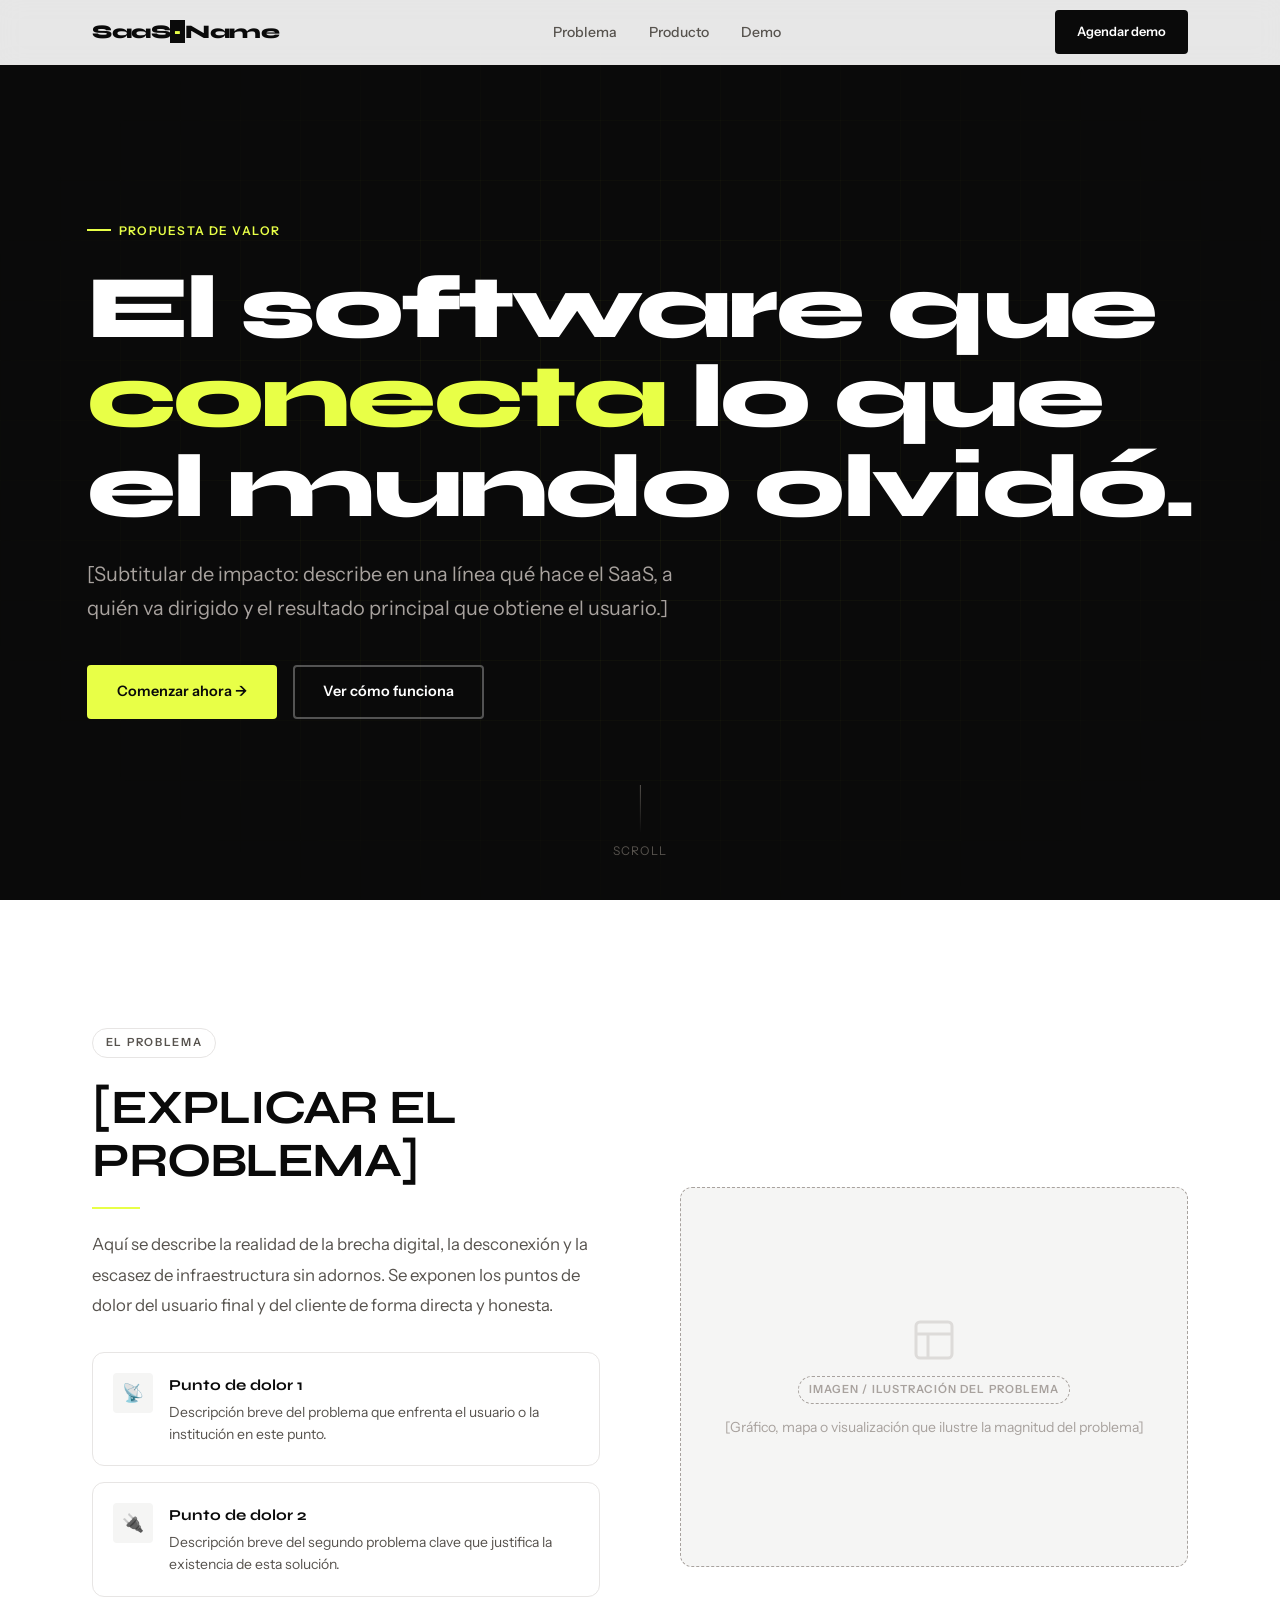
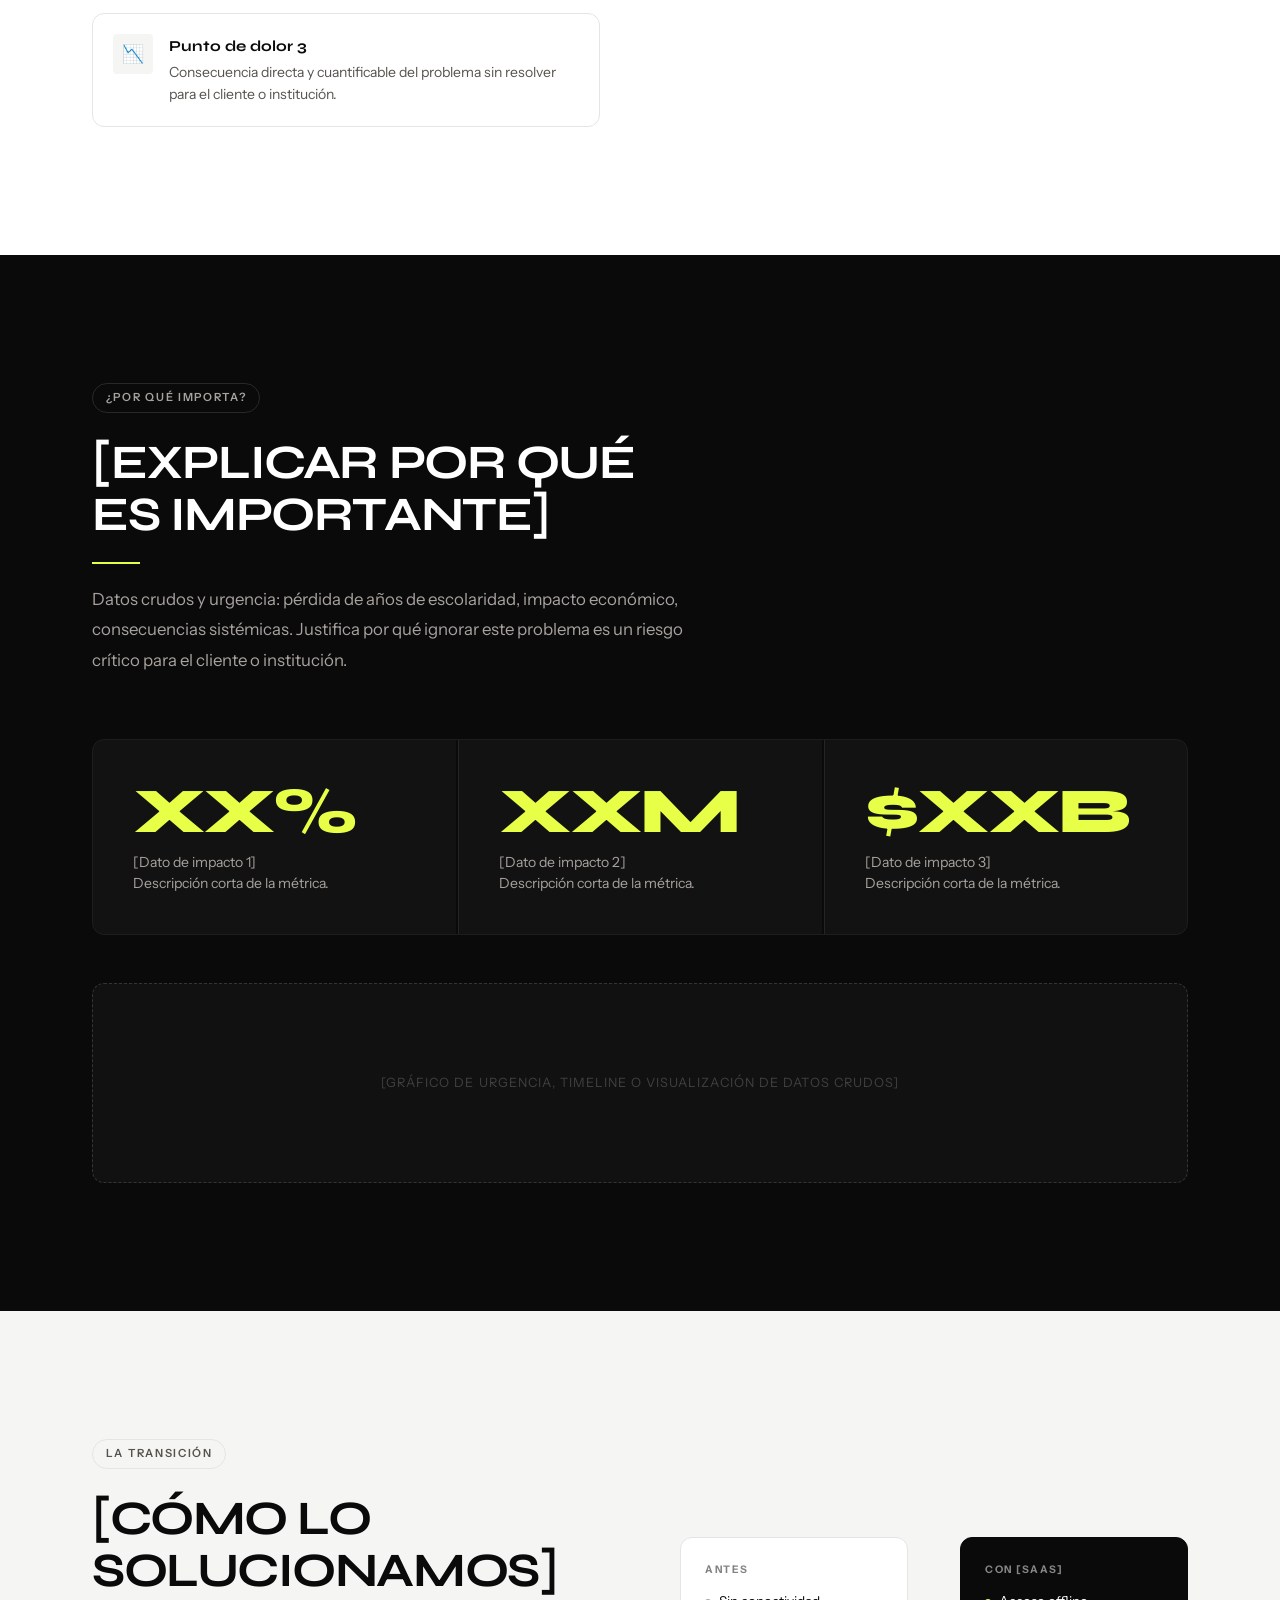
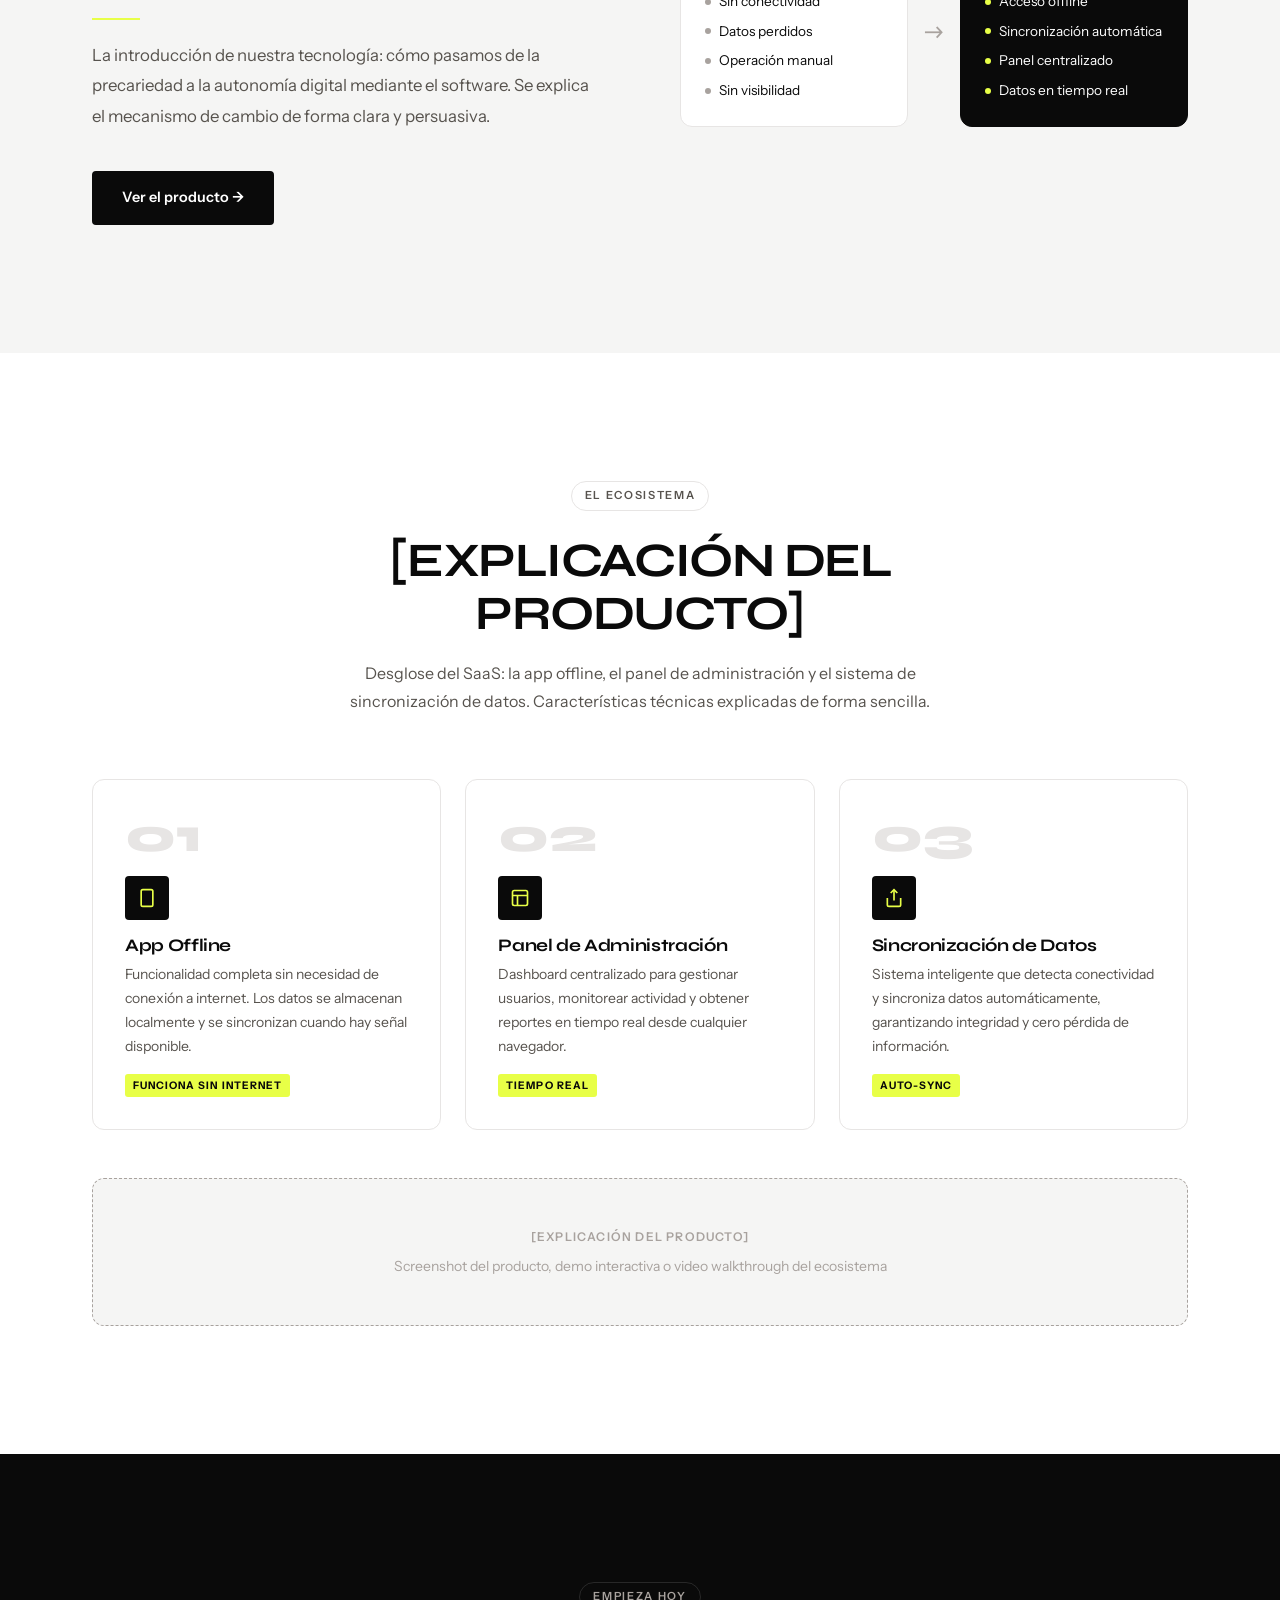
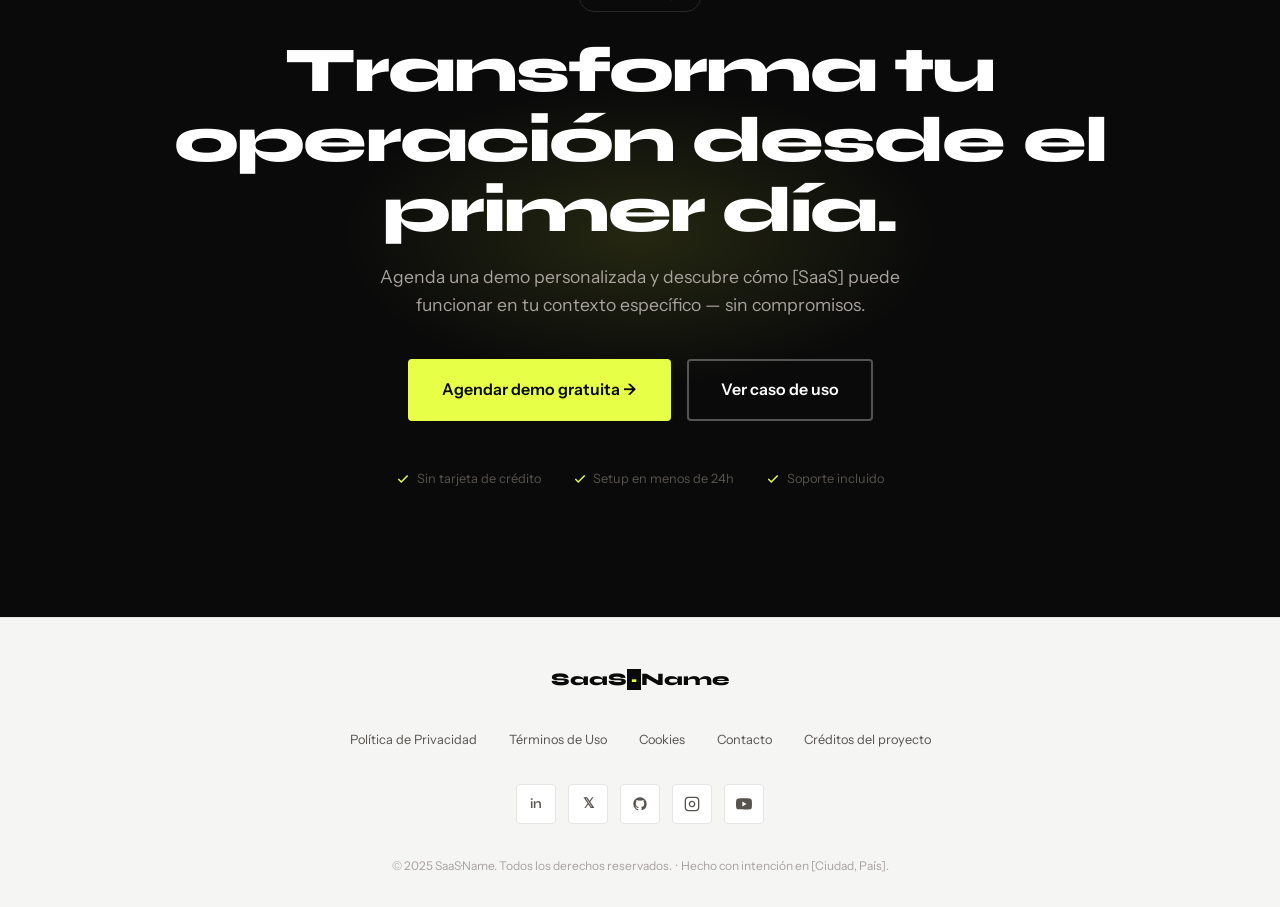
==== Kinlab/index.html @ 261a4cb7 "init polaceholder" ====
<!DOCTYPE html>
<html lang="es">
<head>
    <meta charset="UTF-8">
    <meta name="viewport" content="width=device-width, initial-scale=1.0">
    <title>SaaS Landing Page</title>
    <link rel="preconnect" href="https://fonts.googleapis.com">
    <link href="https://fonts.googleapis.com/css2?family=Syne:wght@400;600;700;800&family=Instrument+Sans:wght@400;500;600&display=swap" rel="stylesheet">
    <link rel="stylesheet" href="css/root.css">
    <link rel="stylesheet" href="css/index.css">
</head>
<body>

<!-- ─── NAV ─── -->
<nav>
    <div class="container nav-inner">
        <a href="#" class="nav-logo">SaaS<span>·</span>Name</a>
        <ul class="nav-links">
            <li><a href="#problema">Problema</a></li>
            <li><a href="#ecosistema">Producto</a></li>
            <li><a href="#cta">Demo</a></li>
        </ul>
        <a href="#cta" class="btn btn-primary" style="padding:0.6rem 1.25rem; font-size:0.8rem;">Agendar demo</a>
    </div>
</nav>


<!-- ─── 1. HERO ─── -->
<section id="hero">
    <div class="hero-grid"></div>
    <div class="container hero-content">
        <p class="hero-eyebrow fade-up">Propuesta de valor</p>
        <h1 class="hero-title fade-up delay-1">
            El software que<br><em>conecta</em> lo que<br>el mundo olvidó.
        </h1>
        <p class="hero-subtitle fade-up delay-2">
            [Subtitular de impacto: describe en una línea qué hace el SaaS, a quién va dirigido y el resultado principal que obtiene el usuario.]
        </p>
        <div class="hero-cta fade-up delay-3">
            <a href="#cta" class="btn btn-secondary">Comenzar ahora &rarr;</a>
            <a href="#ecosistema" class="btn btn-outline">Ver cómo funciona</a>
        </div>
    </div>
    <div class="hero-scroll">
        <div class="scroll-line"></div>
        <span>Scroll</span>
    </div>
</section>


<!-- ─── 2. PROBLEMA ─── -->
<section id="problema">
    <div class="container">
        <div class="problema-layout">
            <div>
                <span class="section-tag">El Problema</span>
                <h2 class="section-title">
                    [EXPLICAR EL PROBLEMA]
                </h2>
                <div class="divider"></div>
                <p class="section-body">
                    Aquí se describe la realidad de la brecha digital, la desconexión y la escasez de infraestructura sin adornos. Se exponen los puntos de dolor del usuario final y del cliente de forma directa y honesta.
                </p>
                <div class="pain-points">
                    <div class="pain-item">
                        <div class="pain-icon">📡</div>
                        <div class="pain-text">
                            <h4>Punto de dolor 1</h4>
                            <p>Descripción breve del problema que enfrenta el usuario o la institución en este punto.</p>
                        </div>
                    </div>
                    <div class="pain-item">
                        <div class="pain-icon">🔌</div>
                        <div class="pain-text">
                            <h4>Punto de dolor 2</h4>
                            <p>Descripción breve del segundo problema clave que justifica la existencia de esta solución.</p>
                        </div>
                    </div>
                    <div class="pain-item">
                        <div class="pain-icon">📉</div>
                        <div class="pain-text">
                            <h4>Punto de dolor 3</h4>
                            <p>Consecuencia directa y cuantificable del problema sin resolver para el cliente o institución.</p>
                        </div>
                    </div>
                </div>
            </div>
            <div class="placeholder-visual">
                <svg width="48" height="48" viewBox="0 0 24 24" fill="none" stroke="currentColor" stroke-width="1.5">
                    <rect x="3" y="3" width="18" height="18" rx="2"/><path d="M3 9h18M9 21V9"/>
                </svg>
                <span class="placeholder-label">Imagen / Ilustración del problema</span>
                <p>[Gráfico, mapa o visualización que ilustre la magnitud del problema]</p>
            </div>
        </div>
    </div>
</section>


<!-- ─── 3. IMPACTO ─── -->
<section id="impacto">
    <div class="container">
        <div class="impact-text">
            <span class="section-tag" style="color:var(--gray-400); border-color:rgba(255,255,255,0.12);">¿Por qué importa?</span>
            <h2 class="section-title" style="color:var(--white);">
                [EXPLICAR POR QUÉ ES IMPORTANTE]
            </h2>
            <div class="divider"></div>
            <p class="impact-body">
                Datos crudos y urgencia: pérdida de años de escolaridad, impacto económico, consecuencias sistémicas. Justifica por qué ignorar este problema es un riesgo crítico para el cliente o institución.
            </p>
        </div>

        <div class="stats-grid">
            <div class="stat-block">
                <div class="stat-number">XX%</div>
                <div class="stat-label">[Dato de impacto 1]<br>Descripción corta de la métrica.</div>
            </div>
            <div class="stat-block">
                <div class="stat-number">XXM</div>
                <div class="stat-label">[Dato de impacto 2]<br>Descripción corta de la métrica.</div>
            </div>
            <div class="stat-block">
                <div class="stat-number">$XXB</div>
                <div class="stat-label">[Dato de impacto 3]<br>Descripción corta de la métrica.</div>
            </div>
        </div>

        <div class="placeholder-visual-dark">
            [Gráfico de urgencia, timeline o visualización de datos crudos]
        </div>
    </div>
</section>


<!-- ─── 4. TRANSICIÓN ─── -->
<section id="transicion">
    <div class="container">
        <div class="transicion-layout">
            <div>
                <span class="section-tag">La Transición</span>
                <h2 class="section-title">
                    [CÓMO LO SOLUCIONAMOS]
                </h2>
                <div class="divider"></div>
                <p class="section-body">
                    La introducción de nuestra tecnología: cómo pasamos de la precariedad a la autonomía digital mediante el software. Se explica el mecanismo de cambio de forma clara y persuasiva.
                </p>
                <a href="#ecosistema" class="btn btn-primary" style="margin-top:1rem;">
                    Ver el producto &rarr;
                </a>
            </div>

            <div class="before-after">
                <div class="state-card before">
                    <p class="state-label">Antes</p>
                    <ul class="state-items">
                        <li>Sin conectividad</li>
                        <li>Datos perdidos</li>
                        <li>Operación manual</li>
                        <li>Sin visibilidad</li>
                    </ul>
                </div>
                <div class="arrow-center">→</div>
                <div class="state-card after">
                    <p class="state-label">Con [SaaS]</p>
                    <ul class="state-items">
                        <li>Acceso offline</li>
                        <li>Sincronización automática</li>
                        <li>Panel centralizado</li>
                        <li>Datos en tiempo real</li>
                    </ul>
                </div>
            </div>
        </div>
    </div>
</section>


<!-- ─── 5. ECOSISTEMA ─── -->
<section id="ecosistema">
    <div class="container">
        <div class="eco-header">
            <span class="section-tag">El Ecosistema</span>
            <h2 class="section-title">
                [EXPLICACIÓN DEL PRODUCTO]
            </h2>
            <p style="color:var(--gray-600); font-size:1rem; line-height:1.7; margin-top:0.75rem;">
                Desglose del SaaS: la app offline, el panel de administración y el sistema de sincronización de datos. Características técnicas explicadas de forma sencilla.
            </p>
        </div>

        <div class="features-grid">
            <div class="feature-card">
                <div class="feature-num">01</div>
                <div class="feature-icon">
                    <svg width="20" height="20" viewBox="0 0 24 24" fill="none" stroke="currentColor" stroke-width="2" color="#E8FF47">
                        <rect x="5" y="2" width="14" height="20" rx="2"/><path d="M12 18h.01"/>
                    </svg>
                </div>
                <h3>App Offline</h3>
                <p>Funcionalidad completa sin necesidad de conexión a internet. Los datos se almacenan localmente y se sincronizan cuando hay señal disponible.</p>
                <span class="feature-badge">Funciona sin internet</span>
            </div>

            <div class="feature-card">
                <div class="feature-num">02</div>
                <div class="feature-icon">
                    <svg width="20" height="20" viewBox="0 0 24 24" fill="none" stroke="currentColor" stroke-width="2" color="#E8FF47">
                        <rect x="3" y="3" width="18" height="18" rx="2"/><path d="M3 9h18M9 21V9"/>
                    </svg>
                </div>
                <h3>Panel de Administración</h3>
                <p>Dashboard centralizado para gestionar usuarios, monitorear actividad y obtener reportes en tiempo real desde cualquier navegador.</p>
                <span class="feature-badge">Tiempo real</span>
            </div>

            <div class="feature-card">
                <div class="feature-num">03</div>
                <div class="feature-icon">
                    <svg width="20" height="20" viewBox="0 0 24 24" fill="none" stroke="currentColor" stroke-width="2" color="#E8FF47">
                        <path d="M4 12v8a2 2 0 0 0 2 2h12a2 2 0 0 0 2-2v-8"/><polyline points="16 6 12 2 8 6"/><line x1="12" y1="2" x2="12" y2="15"/>
                    </svg>
                </div>
                <h3>Sincronización de Datos</h3>
                <p>Sistema inteligente que detecta conectividad y sincroniza datos automáticamente, garantizando integridad y cero pérdida de información.</p>
                <span class="feature-badge">Auto-sync</span>
            </div>
        </div>

        <div class="eco-placeholder">
            <p style="font-size:0.75rem; letter-spacing:0.1em; text-transform:uppercase; font-weight:600; margin-bottom:0.5rem;">[EXPLICACIÓN DEL PRODUCTO]</p>
            <p style="font-size:0.875rem;">Screenshot del producto, demo interactiva o video walkthrough del ecosistema</p>
        </div>
    </div>
</section>


<!-- ─── 6. CTA & CIERRE ─── -->
<section id="cta">
    <div class="cta-glow"></div>
    <div class="container cta-content">
        <span class="section-tag" style="color:var(--gray-400); border-color:rgba(255,255,255,0.12);">Empieza hoy</span>
        <h2 class="cta-title">
            Transforma tu operación desde el primer día.
        </h2>
        <p class="cta-sub">
            Agenda una demo personalizada y descubre cómo [SaaS] puede funcionar en tu contexto específico — sin compromisos.
        </p>
        <div class="cta-buttons">
            <a href="#" class="btn btn-secondary" style="font-size:1rem; padding:1rem 2rem;">
                Agendar demo gratuita &rarr;
            </a>
            <a href="#" class="btn btn-outline" style="font-size:1rem; padding:1rem 2rem;">
                Ver caso de uso
            </a>
        </div>
        <div class="trust-row">
            <div class="trust-item">
                <svg width="14" height="14" viewBox="0 0 24 24" fill="none" stroke="currentColor" stroke-width="2.5"><polyline points="20 6 9 17 4 12"/></svg>
                Sin tarjeta de crédito
            </div>
            <div class="trust-item">
                <svg width="14" height="14" viewBox="0 0 24 24" fill="none" stroke="currentColor" stroke-width="2.5"><polyline points="20 6 9 17 4 12"/></svg>
                Setup en menos de 24h
            </div>
            <div class="trust-item">
                <svg width="14" height="14" viewBox="0 0 24 24" fill="none" stroke="currentColor" stroke-width="2.5"><polyline points="20 6 9 17 4 12"/></svg>
                Soporte incluido
            </div>
        </div>
    </div>
</section>


<!-- ─── 7. FOOTER ─── -->
<footer>
    <div class="container footer-inner">

        <div class="footer-logo">SaaS<span>·</span>Name</div>

        <ul class="footer-links">
            <li><a href="#">Política de Privacidad</a></li>
            <li><a href="#">Términos de Uso</a></li>
            <li><a href="#">Cookies</a></li>
            <li><a href="#">Contacto</a></li>
            <li><a href="#">Créditos del proyecto</a></li>
        </ul>

        <!-- [FOOTER CON NUESTRAS REDES (EL DE LOS ICONOS)] -->
        <div class="social-row">
            <a href="#" class="social-icon" title="LinkedIn">in</a>
            <a href="#" class="social-icon" title="X / Twitter">𝕏</a>
            <a href="#" class="social-icon" title="GitHub">
                <svg width="16" height="16" viewBox="0 0 24 24" fill="currentColor">
                    <path d="M12 2C6.477 2 2 6.484 2 12.017c0 4.425 2.865 8.18 6.839 9.504.5.092.682-.217.682-.483 0-.237-.008-.868-.013-1.703-2.782.605-3.369-1.343-3.369-1.343-.454-1.158-1.11-1.466-1.11-1.466-.908-.62.069-.608.069-.608 1.003.07 1.531 1.032 1.531 1.032.892 1.53 2.341 1.088 2.91.832.092-.647.35-1.088.636-1.338-2.22-.253-4.555-1.113-4.555-4.951 0-1.093.39-1.988 1.029-2.688-.103-.253-.446-1.272.098-2.65 0 0 .84-.27 2.75 1.026A9.564 9.564 0 0 1 12 6.844a9.59 9.59 0 0 1 2.504.337c1.909-1.296 2.747-1.027 2.747-1.027.546 1.379.202 2.398.1 2.651.64.7 1.028 1.595 1.028 2.688 0 3.848-2.339 4.695-4.566 4.943.359.309.678.92.678 1.855 0 1.338-.012 2.419-.012 2.747 0 .268.18.58.688.482A10.02 10.02 0 0 0 22 12.017C22 6.484 17.522 2 12 2z"/>
                </svg>
            </a>
            <a href="#" class="social-icon" title="Instagram">
                <svg width="16" height="16" viewBox="0 0 24 24" fill="none" stroke="currentColor" stroke-width="2">
                    <rect x="2" y="2" width="20" height="20" rx="5" ry="5"/><path d="M16 11.37A4 4 0 1 1 12.63 8 4 4 0 0 1 16 11.37z"/><line x1="17.5" y1="6.5" x2="17.51" y2="6.5"/>
                </svg>
            </a>
            <a href="#" class="social-icon" title="YouTube">
                <svg width="16" height="16" viewBox="0 0 24 24" fill="currentColor">
                    <path d="M23.498 6.186a3.016 3.016 0 0 0-2.122-2.136C19.505 3.545 12 3.545 12 3.545s-7.505 0-9.377.505A3.017 3.017 0 0 0 .502 6.186C0 8.07 0 12 0 12s0 3.93.502 5.814a3.016 3.016 0 0 0 2.122 2.136c1.871.505 9.376.505 9.376.505s7.505 0 9.377-.505a3.015 3.015 0 0 0 2.122-2.136C24 15.93 24 12 24 12s0-3.93-.502-5.814zM9.545 15.568V8.432L15.818 12l-6.273 3.568z"/>
                </svg>
            </a>
        </div>

        <p class="footer-legal">
            &copy; 2025 SaaS·Name. Todos los derechos reservados. &nbsp;·&nbsp; Hecho con intención en [Ciudad, País].
        </p>

    </div>
</footer>

</body>
</html>
---- Kinlab/css/root.css ----
:root {
    /* ─── Brand Colors ─── */
    --primary:        #0A0A0A;
    --primary-hover:  #1F1F1F;

    --secondary:      #E8FF47;
    --secondary-hover:#D4EB2A;

    /* ─── Neutrals ─── */
    --white:          #FFFFFF;
    --black:          #0A0A0A;
    --gray-100:       #F5F5F4;
    --gray-200:       #E7E5E4;
    --gray-400:       #A8A29E;
    --gray-600:       #57534E;
    --gray-800:       #292524;

    /* ─── Typography ─── */
    --font-display: 'Syne', sans-serif;
    --font-body:    'Instrument Sans', sans-serif;

    /* ─── Layout ─── */
    --max-w:   1160px;
    --radius:  4px;
    --radius-lg: 12px;

    /* ─── Transitions ─── */
    --ease: cubic-bezier(0.16, 1, 0.3, 1);
}
---- Kinlab/css/index.css ----
*, *::before, *::after { box-sizing: border-box; margin: 0; padding: 0; }

html { scroll-behavior: smooth; font-size: 16px; }

body {
    font-family: var(--font-body);
    background: var(--white);
    color: var(--black);
    line-height: 1.6;
    -webkit-font-smoothing: antialiased;
}

/* ─── UTILITIES ─── */
.container {
    max-width: var(--max-w);
    margin: 0 auto;
    padding: 0 2rem;
}

.section-tag {
    display: inline-block;
    font-family: var(--font-body);
    font-size: 0.7rem;
    font-weight: 600;
    letter-spacing: 0.15em;
    text-transform: uppercase;
    color: var(--gray-600);
    border: 1px solid var(--gray-200);
    padding: 0.3rem 0.8rem;
    border-radius: 999px;
    margin-bottom: 1.5rem;
}

h1, h2, h3 { font-family: var(--font-display); line-height: 1.1; }

/* ─── BUTTONS ─── */
.btn {
    display: inline-flex;
    align-items: center;
    gap: 0.5rem;
    font-family: var(--font-body);
    font-size: 0.9rem;
    font-weight: 600;
    text-decoration: none;
    padding: 0.85rem 1.75rem;
    border-radius: var(--radius);
    border: 2px solid transparent;
    cursor: pointer;
    transition: all 0.2s var(--ease);
}

.btn-primary {
    background: var(--primary);
    color: var(--white);
    border-color: var(--primary);
}
.btn-primary:hover {
    background: var(--primary-hover);
    border-color: var(--primary-hover);
    transform: translateY(-1px);
}

.btn-secondary {
    background: var(--secondary);
    color: var(--black);
    border-color: var(--secondary);
}
.btn-secondary:hover {
    background: var(--secondary-hover);
    border-color: var(--secondary-hover);
    transform: translateY(-1px);
}

.btn-outline {
    background: transparent;
    color: var(--white);
    border-color: rgba(255,255,255,0.3);
}
.btn-outline:hover {
    border-color: var(--white);
    background: rgba(255,255,255,0.08);
}

/* ─── NAV ─── */
nav {
    position: fixed;
    top: 0; left: 0; right: 0;
    z-index: 100;
    background: rgba(255,255,255,0.9);
    backdrop-filter: blur(12px);
    border-bottom: 1px solid var(--gray-200);
}

.nav-inner {
    display: flex;
    align-items: center;
    justify-content: space-between;
    height: 64px;
}

.nav-logo {
    font-family: var(--font-display);
    font-weight: 800;
    font-size: 1.2rem;
    color: var(--black);
    text-decoration: none;
    letter-spacing: -0.02em;
}

.nav-logo span {
    color: var(--secondary);
    background: var(--black);
    padding: 0 4px;
}

.nav-links {
    display: flex;
    align-items: center;
    gap: 2rem;
    list-style: none;
}

.nav-links a {
    font-size: 0.875rem;
    font-weight: 500;
    color: var(--gray-600);
    text-decoration: none;
    transition: color 0.15s;
}
.nav-links a:hover { color: var(--black); }

/* ─── HERO ─── */
#hero {
    min-height: 100vh;
    background: var(--black);
    display: flex;
    flex-direction: column;
    justify-content: center;
    padding-top: 64px;
    position: relative;
    overflow: hidden;
}

.hero-grid {
    position: absolute;
    inset: 0;
    background-image:
            linear-gradient(rgba(232,255,71,0.04) 1px, transparent 1px),
            linear-gradient(90deg, rgba(232,255,71,0.04) 1px, transparent 1px);
    background-size: 60px 60px;
    mask-image: radial-gradient(ellipse at center, black 20%, transparent 80%);
}

.hero-content {
    position: relative;
    z-index: 1;
    padding: 6rem 0 8rem;
}

.hero-eyebrow {
    display: inline-flex;
    align-items: center;
    gap: 0.5rem;
    font-size: 0.75rem;
    font-weight: 600;
    letter-spacing: 0.12em;
    text-transform: uppercase;
    color: var(--secondary);
    margin-bottom: 1.5rem;
}

.hero-eyebrow::before {
    content: '';
    display: block;
    width: 24px;
    height: 2px;
    background: var(--secondary);
}

h1.hero-title {
    font-size: clamp(2.8rem, 7vw, 6rem);
    font-weight: 800;
    color: var(--white);
    letter-spacing: -0.03em;
    line-height: 1.0;
    margin-bottom: 1.5rem;
    max-width: 14ch;
}

h1.hero-title em {
    font-style: normal;
    color: var(--secondary);
    position: relative;
}

.hero-subtitle {
    font-size: clamp(1rem, 2vw, 1.25rem);
    color: var(--gray-400);
    max-width: 48ch;
    margin-bottom: 2.5rem;
    line-height: 1.7;
}

.hero-cta {
    display: flex;
    align-items: center;
    gap: 1rem;
    flex-wrap: wrap;
}

.hero-scroll {
    position: absolute;
    bottom: 2.5rem;
    left: 50%;
    transform: translateX(-50%);
    display: flex;
    flex-direction: column;
    align-items: center;
    gap: 0.5rem;
    color: var(--gray-600);
    font-size: 0.75rem;
    letter-spacing: 0.1em;
    text-transform: uppercase;
}

.scroll-line {
    width: 1px;
    height: 48px;
    background: linear-gradient(to bottom, var(--gray-600), transparent);
    animation: scrollAnim 2s ease-in-out infinite;
}

@keyframes scrollAnim {
    0%, 100% { opacity: 0.3; transform: scaleY(1); }
    50%       { opacity: 1;   transform: scaleY(1.15); }
}

/* ─── PROBLEM SECTION ─── */
#problema {
    padding: 8rem 0;
    background: var(--white);
}

.problema-layout {
    display: grid;
    grid-template-columns: 1fr 1fr;
    gap: 5rem;
    align-items: center;
}

h2.section-title {
    font-size: clamp(1.8rem, 4vw, 3rem);
    font-weight: 700;
    letter-spacing: -0.03em;
    margin-bottom: 1.25rem;
    color: var(--black);
}

.section-body {
    font-size: 1.05rem;
    color: var(--gray-600);
    line-height: 1.8;
    margin-bottom: 1.5rem;
}

.pain-points {
    display: flex;
    flex-direction: column;
    gap: 1rem;
    margin-top: 2rem;
}

.pain-item {
    display: flex;
    align-items: flex-start;
    gap: 1rem;
    padding: 1.25rem;
    border: 1px solid var(--gray-200);
    border-radius: var(--radius-lg);
    transition: border-color 0.2s;
}
.pain-item:hover { border-color: var(--gray-400); }

.pain-icon {
    width: 40px;
    height: 40px;
    background: var(--gray-100);
    border-radius: var(--radius);
    display: flex;
    align-items: center;
    justify-content: center;
    flex-shrink: 0;
    font-size: 1.1rem;
}

.pain-text h4 {
    font-family: var(--font-display);
    font-weight: 700;
    font-size: 0.95rem;
    margin-bottom: 0.2rem;
}

.pain-text p {
    font-size: 0.875rem;
    color: var(--gray-600);
}

.placeholder-visual {
    background: var(--gray-100);
    border: 1px dashed var(--gray-400);
    border-radius: var(--radius-lg);
    min-height: 380px;
    display: flex;
    flex-direction: column;
    align-items: center;
    justify-content: center;
    gap: 0.75rem;
    color: var(--gray-400);
    font-size: 0.875rem;
    text-align: center;
    padding: 2rem;
}

.placeholder-visual svg { opacity: 0.3; }

.placeholder-label {
    font-size: 0.7rem;
    letter-spacing: 0.1em;
    text-transform: uppercase;
    font-weight: 600;
    color: var(--gray-400);
    border: 1px dashed var(--gray-400);
    padding: 0.25rem 0.6rem;
    border-radius: 999px;
}

/* ─── IMPACT SECTION ─── */
#impacto {
    padding: 8rem 0;
    background: var(--black);
    color: var(--white);
    position: relative;
}

.stats-grid {
    display: grid;
    grid-template-columns: repeat(3, 1fr);
    gap: 2px;
    margin-top: 4rem;
    border: 1px solid rgba(255,255,255,0.08);
    border-radius: var(--radius-lg);
    overflow: hidden;
}

.stat-block {
    padding: 2.5rem;
    background: rgba(255,255,255,0.03);
    transition: background 0.2s;
}
.stat-block:hover { background: rgba(255,255,255,0.06); }

.stat-block + .stat-block {
    border-left: 1px solid rgba(255,255,255,0.08);
}

.stat-number {
    font-family: var(--font-display);
    font-size: clamp(2.5rem, 5vw, 4.5rem);
    font-weight: 800;
    color: var(--secondary);
    letter-spacing: -0.04em;
    line-height: 1;
    margin-bottom: 0.5rem;
}

.stat-label {
    font-size: 0.875rem;
    color: var(--gray-400);
    line-height: 1.5;
}

.impact-text {
    max-width: 600px;
}

.impact-text .section-title { color: var(--white); }

.impact-body {
    font-size: 1.05rem;
    color: var(--gray-400);
    line-height: 1.8;
}

.placeholder-visual-dark {
    background: rgba(255,255,255,0.03);
    border: 1px dashed rgba(255,255,255,0.15);
    border-radius: var(--radius-lg);
    min-height: 200px;
    display: flex;
    align-items: center;
    justify-content: center;
    color: rgba(255,255,255,0.2);
    font-size: 0.8rem;
    letter-spacing: 0.08em;
    text-transform: uppercase;
    margin-top: 3rem;
}

/* ─── TRANSICION ─── */
#transicion {
    padding: 8rem 0;
    background: var(--gray-100);
    overflow: hidden;
}

.transicion-layout {
    display: grid;
    grid-template-columns: 1fr 1fr;
    gap: 5rem;
    align-items: center;
}

.before-after {
    display: grid;
    grid-template-columns: 1fr auto 1fr;
    gap: 1rem;
    align-items: center;
}

.state-card {
    padding: 1.5rem;
    border-radius: var(--radius-lg);
    border: 1px solid var(--gray-200);
}

.state-card.before { background: var(--white); }

.state-card.after {
    background: var(--black);
    border-color: var(--black);
    color: var(--white);
}

.state-label {
    font-size: 0.65rem;
    font-weight: 700;
    letter-spacing: 0.15em;
    text-transform: uppercase;
    margin-bottom: 0.75rem;
    opacity: 0.5;
}

.state-items {
    list-style: none;
    display: flex;
    flex-direction: column;
    gap: 0.5rem;
}

.state-items li {
    display: flex;
    align-items: center;
    gap: 0.5rem;
    font-size: 0.85rem;
}

.state-items li::before {
    content: '';
    width: 6px; height: 6px;
    border-radius: 50%;
    background: var(--gray-400);
    flex-shrink: 0;
}

.state-card.after .state-items li::before {
    background: var(--secondary);
}

.arrow-center {
    font-size: 1.5rem;
    color: var(--gray-400);
    text-align: center;
    font-family: var(--font-display);
}

/* ─── ECOSISTEMA ─── */
#ecosistema {
    padding: 8rem 0;
    background: var(--white);
}

.eco-header {
    text-align: center;
    max-width: 600px;
    margin: 0 auto 4rem;
}

.features-grid {
    display: grid;
    grid-template-columns: repeat(3, 1fr);
    gap: 1.5rem;
    margin-bottom: 3rem;
}

.feature-card {
    padding: 2rem;
    border: 1px solid var(--gray-200);
    border-radius: var(--radius-lg);
    transition: all 0.2s var(--ease);
    position: relative;
    overflow: hidden;
}

.feature-card:hover {
    border-color: var(--black);
    transform: translateY(-3px);
    box-shadow: 0 12px 40px rgba(0,0,0,0.08);
}

.feature-num {
    font-family: var(--font-display);
    font-size: 3rem;
    font-weight: 800;
    color: var(--gray-200);
    line-height: 1;
    margin-bottom: 1rem;
}

.feature-icon {
    width: 44px;
    height: 44px;
    background: var(--black);
    border-radius: var(--radius);
    display: flex;
    align-items: center;
    justify-content: center;
    margin-bottom: 1rem;
}

.feature-icon svg { color: var(--secondary); }

.feature-card h3 {
    font-size: 1.1rem;
    font-weight: 700;
    margin-bottom: 0.5rem;
    letter-spacing: -0.02em;
}

.feature-card p {
    font-size: 0.875rem;
    color: var(--gray-600);
    line-height: 1.7;
}

.feature-badge {
    display: inline-block;
    font-size: 0.65rem;
    font-weight: 700;
    letter-spacing: 0.1em;
    text-transform: uppercase;
    background: var(--secondary);
    color: var(--black);
    padding: 0.2rem 0.5rem;
    border-radius: 3px;
    margin-top: 1rem;
}

.eco-placeholder {
    background: var(--gray-100);
    border: 1px dashed var(--gray-400);
    border-radius: var(--radius-lg);
    padding: 3rem;
    text-align: center;
    color: var(--gray-400);
    font-size: 0.875rem;
}

/* ─── CTA SECTION ─── */
#cta {
    padding: 8rem 0;
    background: var(--black);
    text-align: center;
    position: relative;
    overflow: hidden;
}

.cta-glow {
    position: absolute;
    top: 50%; left: 50%;
    transform: translate(-50%, -50%);
    width: 600px; height: 300px;
    background: radial-gradient(ellipse, rgba(232,255,71,0.12) 0%, transparent 70%);
    pointer-events: none;
}

.cta-content { position: relative; z-index: 1; }

.cta-title {
    font-family: var(--font-display);
    font-size: clamp(2rem, 5vw, 4rem);
    font-weight: 800;
    color: var(--white);
    letter-spacing: -0.03em;
    margin-bottom: 1rem;
    max-width: 16ch;
    margin-left: auto;
    margin-right: auto;
}

.cta-sub {
    font-size: 1.1rem;
    color: var(--gray-400);
    margin-bottom: 2.5rem;
    max-width: 44ch;
    margin-left: auto;
    margin-right: auto;
}

.cta-buttons {
    display: flex;
    gap: 1rem;
    justify-content: center;
    flex-wrap: wrap;
}

.trust-row {
    margin-top: 3rem;
    display: flex;
    align-items: center;
    justify-content: center;
    gap: 2rem;
    flex-wrap: wrap;
}

.trust-item {
    display: flex;
    align-items: center;
    gap: 0.4rem;
    font-size: 0.8rem;
    color: var(--gray-600);
}

.trust-item svg { color: var(--secondary); }

/* ─── FOOTER ─── */
footer {
    background: var(--gray-100);
    border-top: 1px solid var(--gray-200);
    padding: 3rem 0 2rem;
}

.footer-inner {
    display: flex;
    flex-direction: column;
    align-items: center;
    gap: 2rem;
}

.footer-logo {
    font-family: var(--font-display);
    font-weight: 800;
    font-size: 1.1rem;
    color: var(--black);
}

.footer-logo span {
    background: var(--black);
    color: var(--secondary);
    padding: 0 4px;
}

.footer-links {
    display: flex;
    gap: 2rem;
    list-style: none;
    flex-wrap: wrap;
    justify-content: center;
}

.footer-links a {
    font-size: 0.8rem;
    color: var(--gray-600);
    text-decoration: none;
    transition: color 0.15s;
}
.footer-links a:hover { color: var(--black); }

/* Social Icons placeholder row */
.social-row {
    display: flex;
    align-items: center;
    gap: 0.75rem;
}

.social-icon {
    width: 40px;
    height: 40px;
    border: 1px solid var(--gray-200);
    border-radius: var(--radius);
    background: var(--white);
    display: flex;
    align-items: center;
    justify-content: center;
    color: var(--gray-600);
    text-decoration: none;
    transition: all 0.2s;
    font-size: 0.85rem;
    font-weight: 600;
    font-family: var(--font-display);
}
.social-icon:hover {
    background: var(--black);
    color: var(--white);
    border-color: var(--black);
}

.footer-legal {
    font-size: 0.75rem;
    color: var(--gray-400);
    text-align: center;
}

/* ─── DIVIDER ─── */
.divider {
    width: 48px;
    height: 2px;
    background: var(--secondary);
    margin: 1.25rem 0;
}

/* ─── ANIMATIONS ─── */
@keyframes fadeUp {
    from { opacity: 0; transform: translateY(24px); }
    to   { opacity: 1; transform: translateY(0); }
}

.fade-up { animation: fadeUp 0.7s var(--ease) both; }
.delay-1 { animation-delay: 0.1s; }
.delay-2 { animation-delay: 0.2s; }
.delay-3 { animation-delay: 0.3s; }
.delay-4 { animation-delay: 0.4s; }

/* ─── RESPONSIVE ─── */
@media (max-width: 768px) {
    .problema-layout,
    .transicion-layout {
        grid-template-columns: 1fr;
        gap: 3rem;
    }

    .stats-grid {
        grid-template-columns: 1fr;
    }

    .stat-block + .stat-block {
        border-left: none;
        border-top: 1px solid rgba(255, 255, 255, 0.08);
    }

    .features-grid {
        grid-template-columns: 1fr;
    }

    .before-after {
        grid-template-columns: 1fr;
        grid-template-rows: auto auto auto;
    }

    .arrow-center {
        transform: rotate(90deg);
    }

    .nav-links {
        display: none;
    }
}
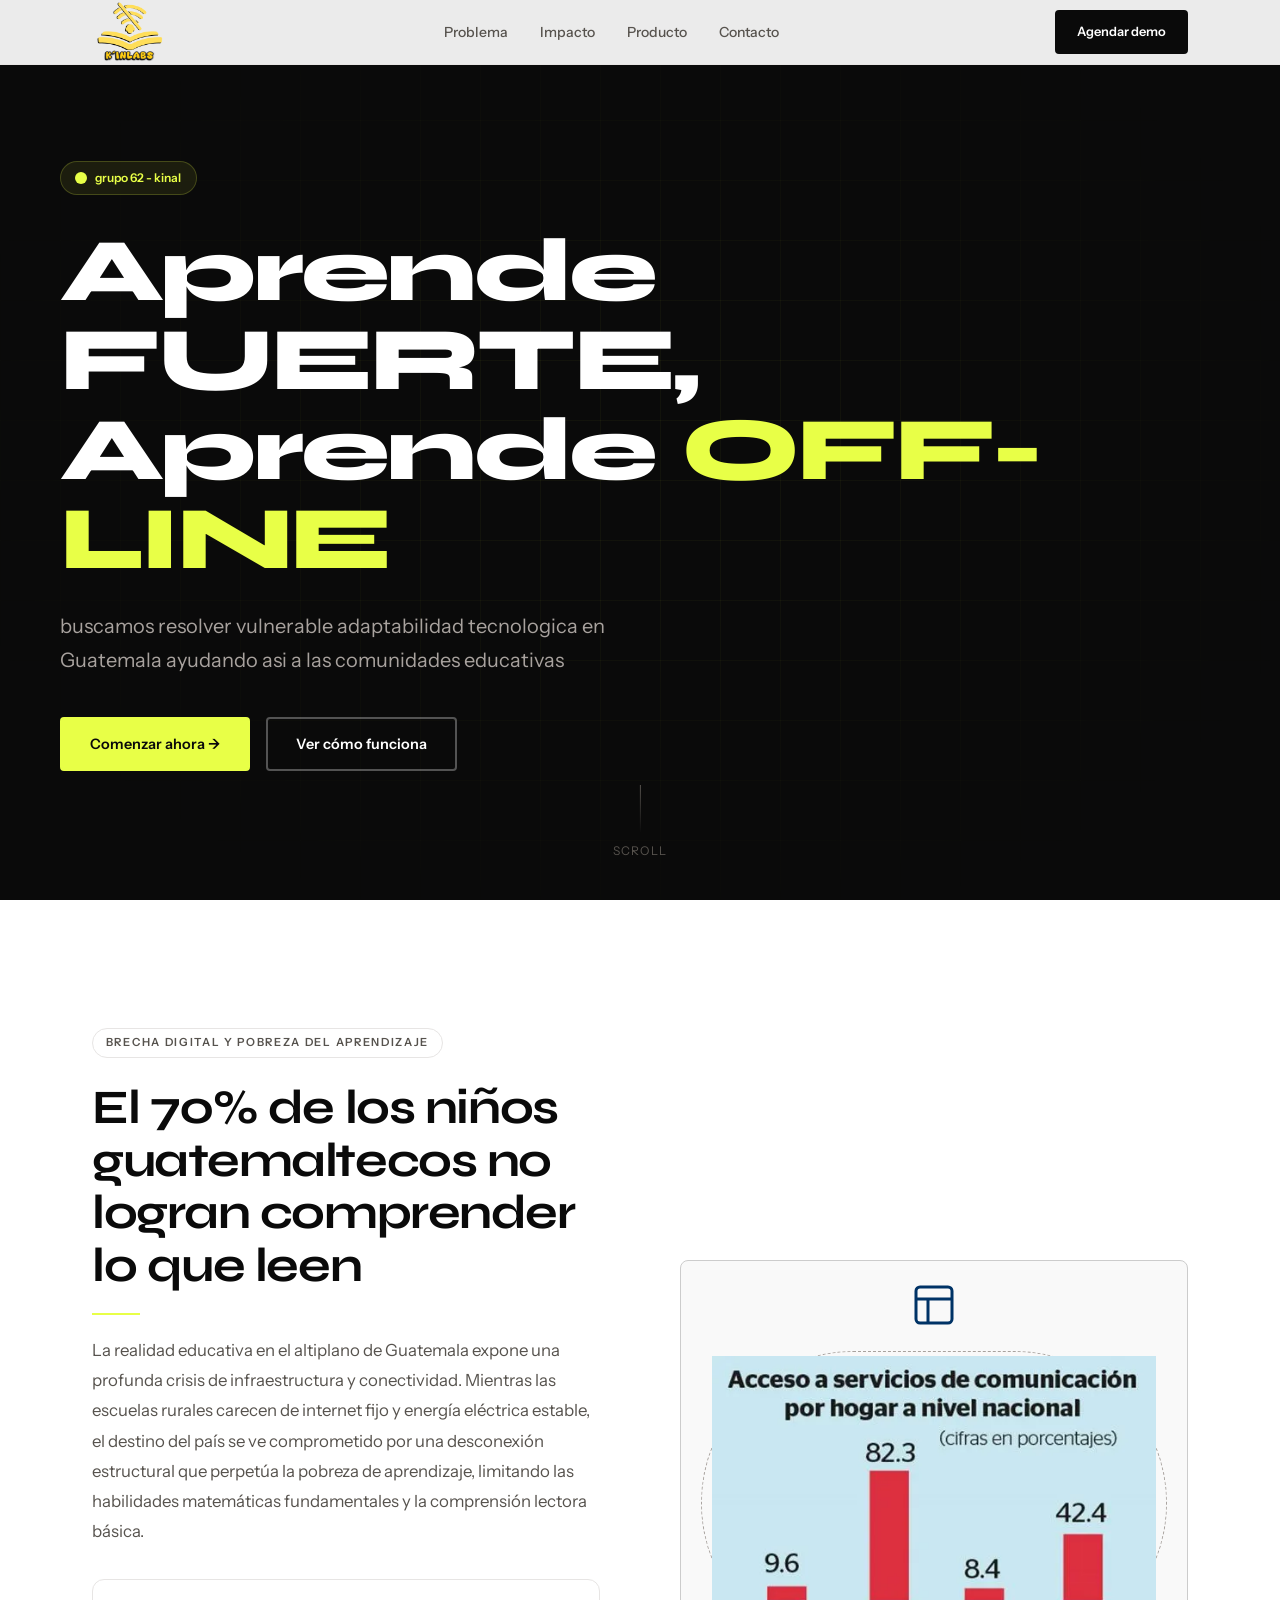
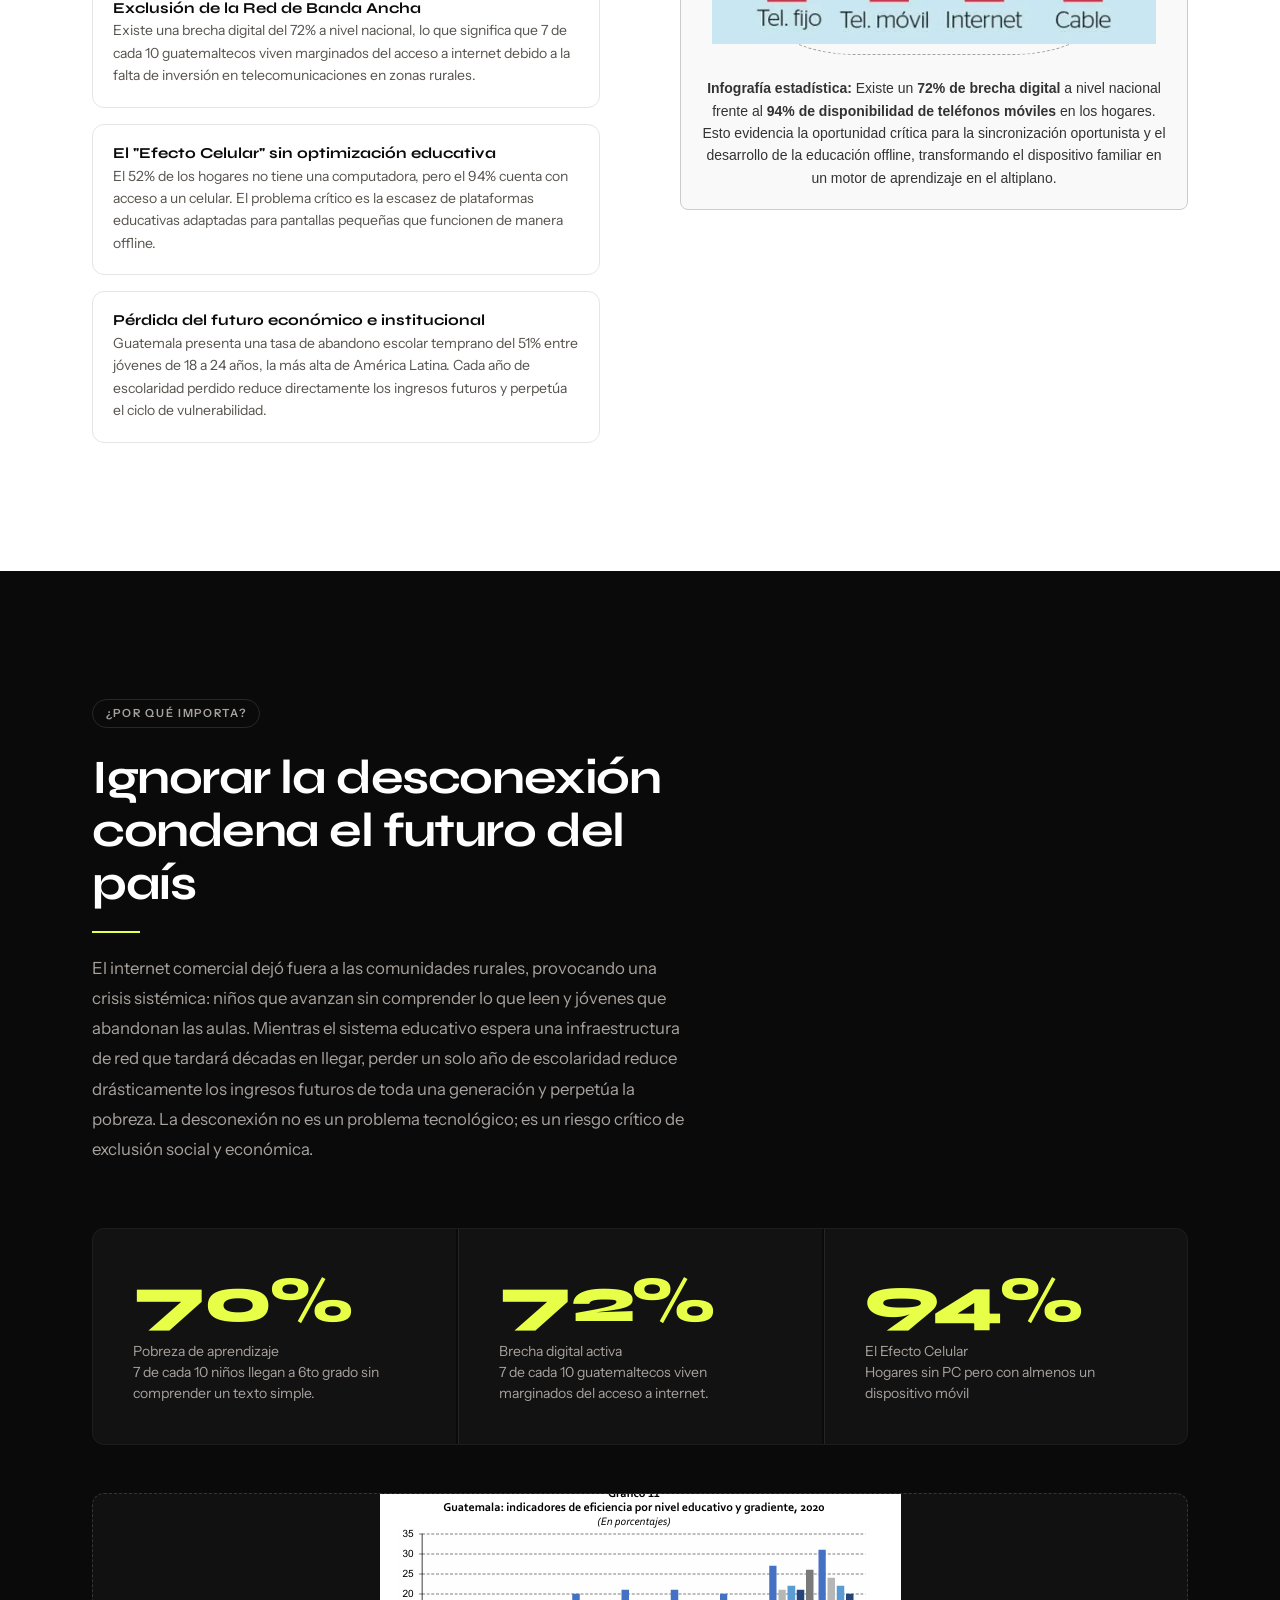
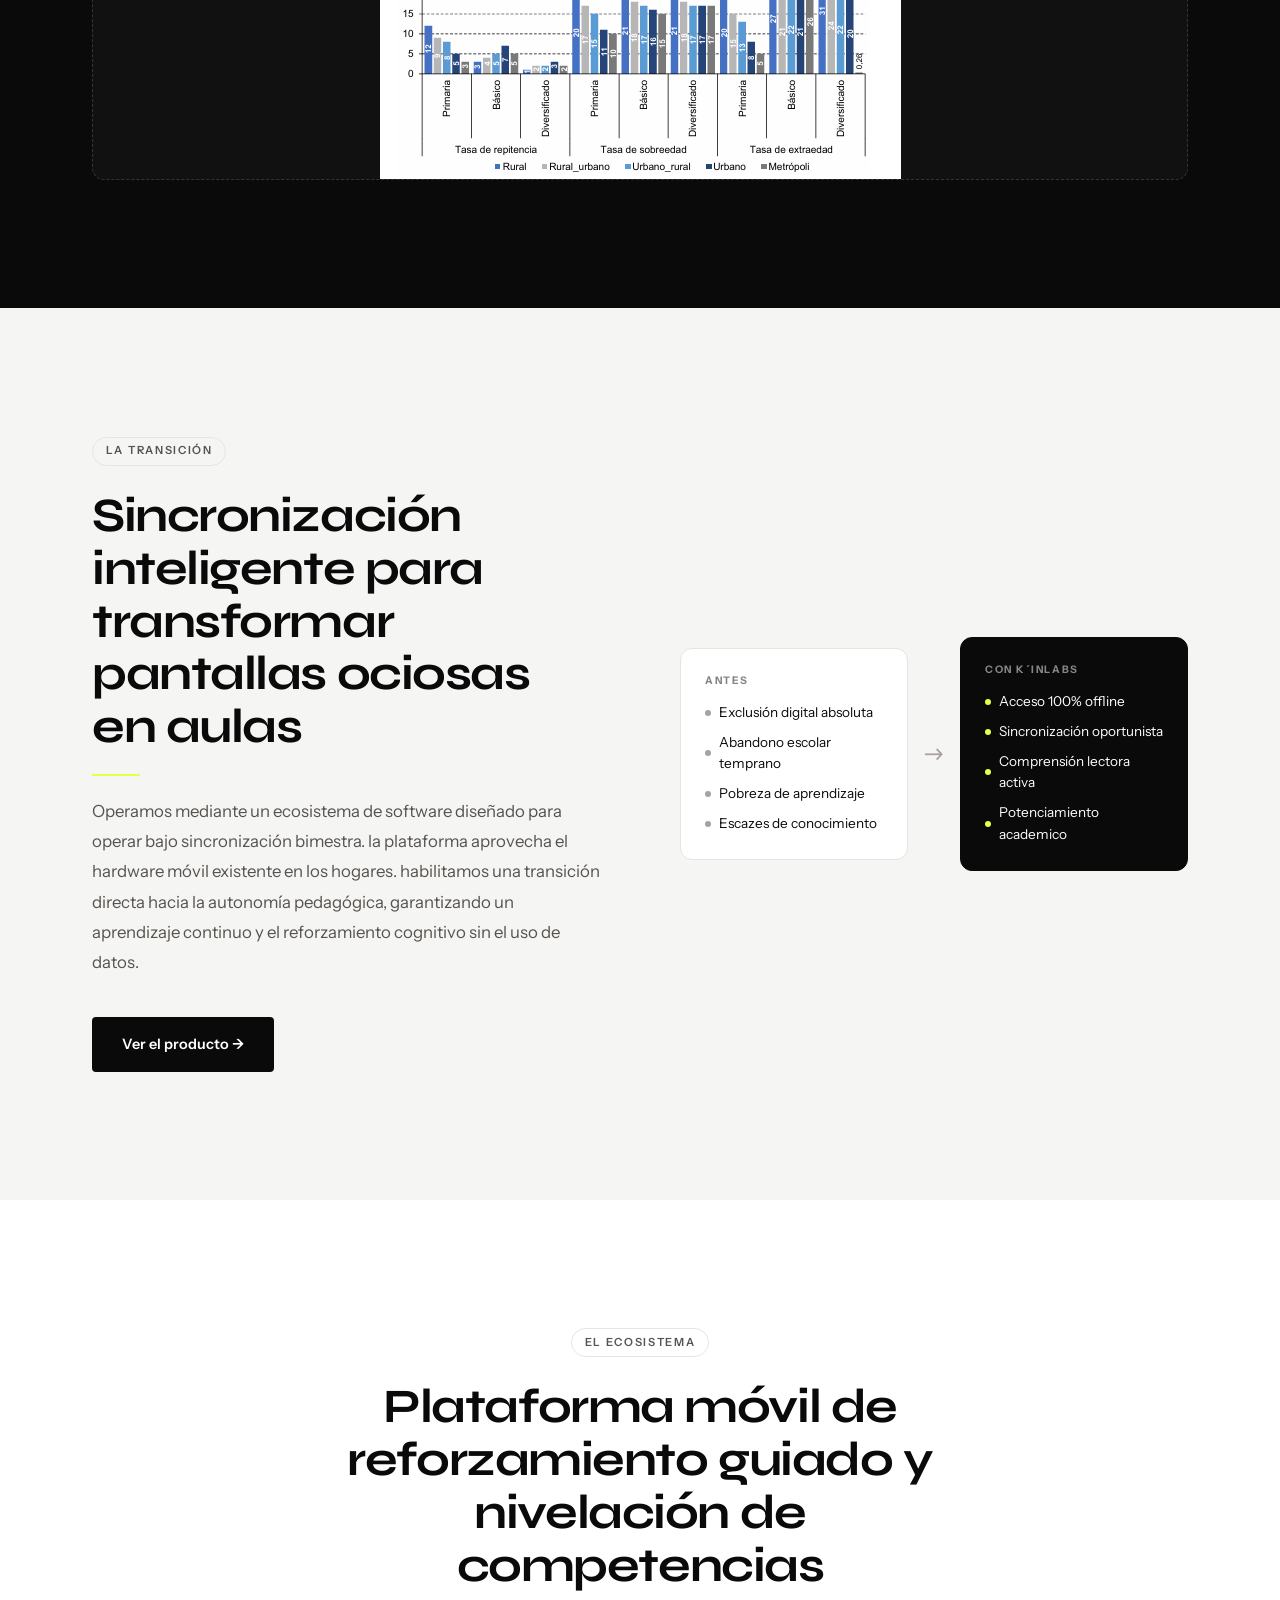
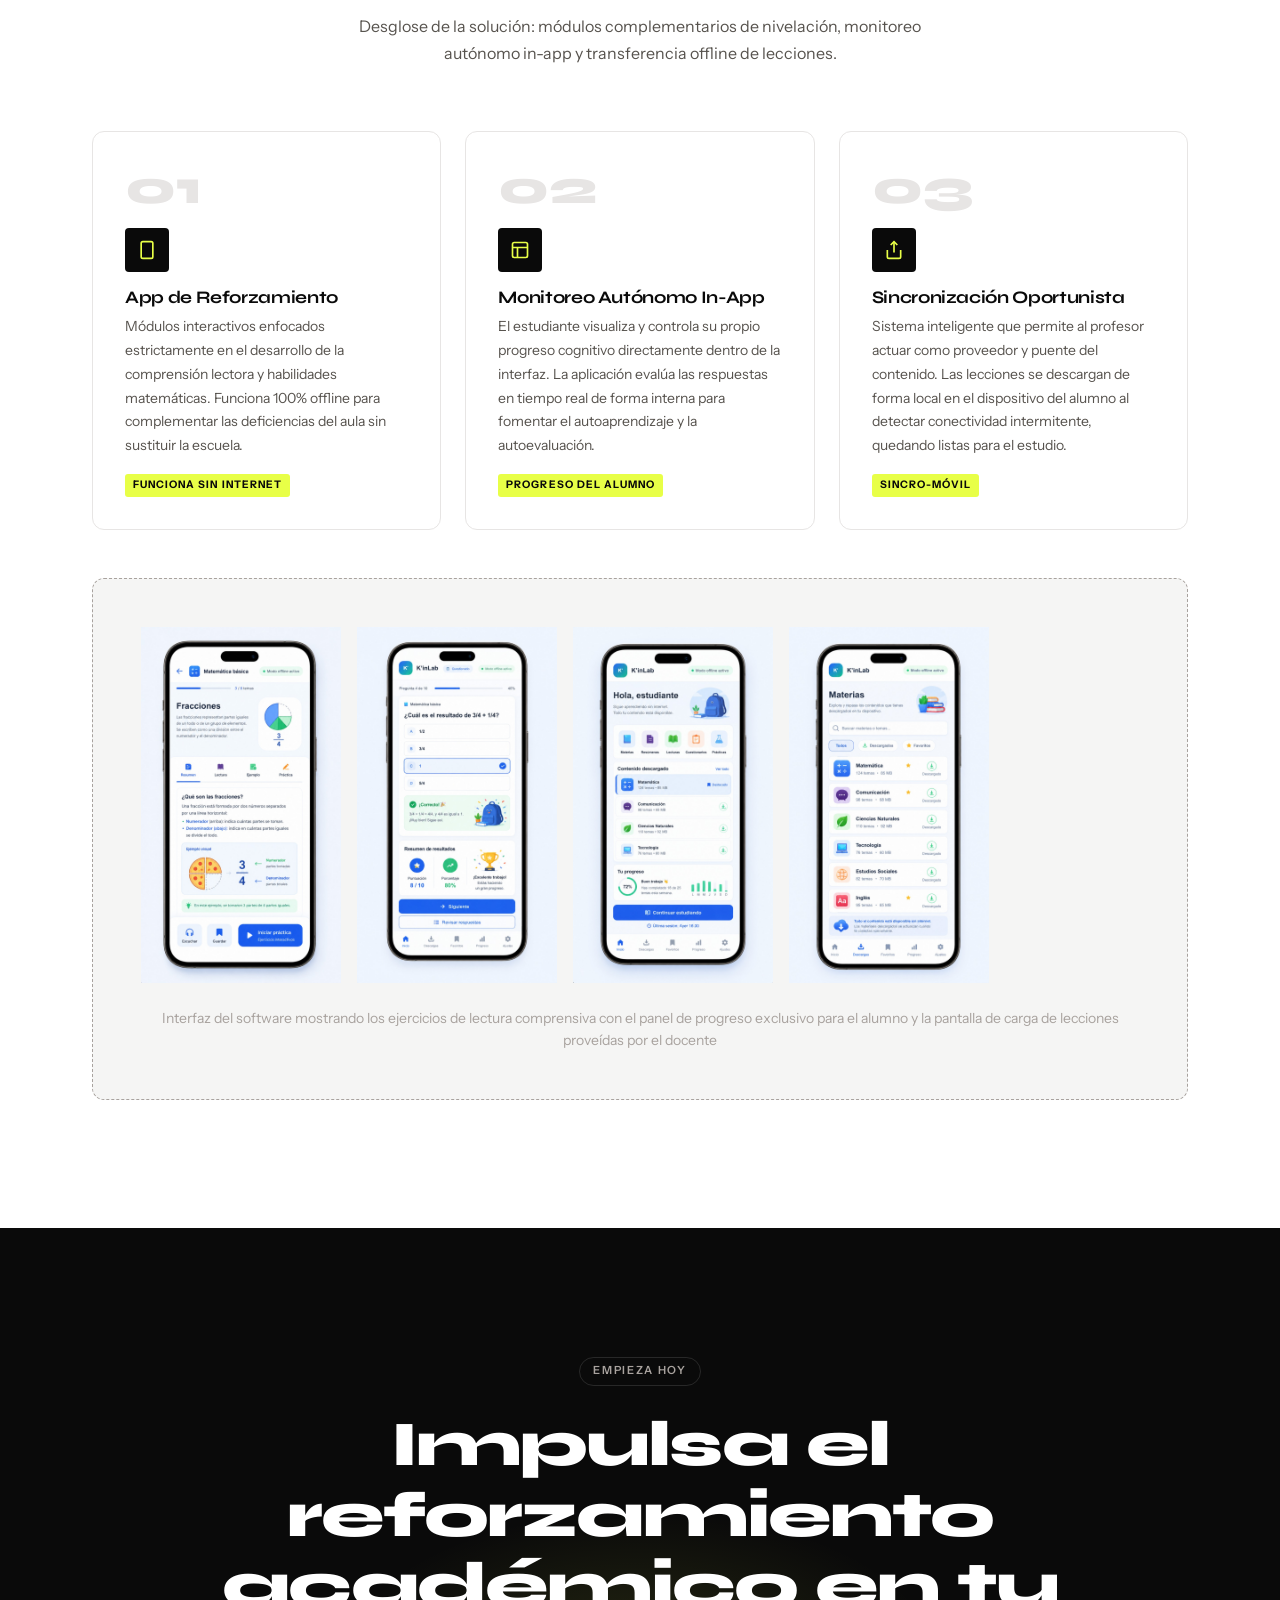
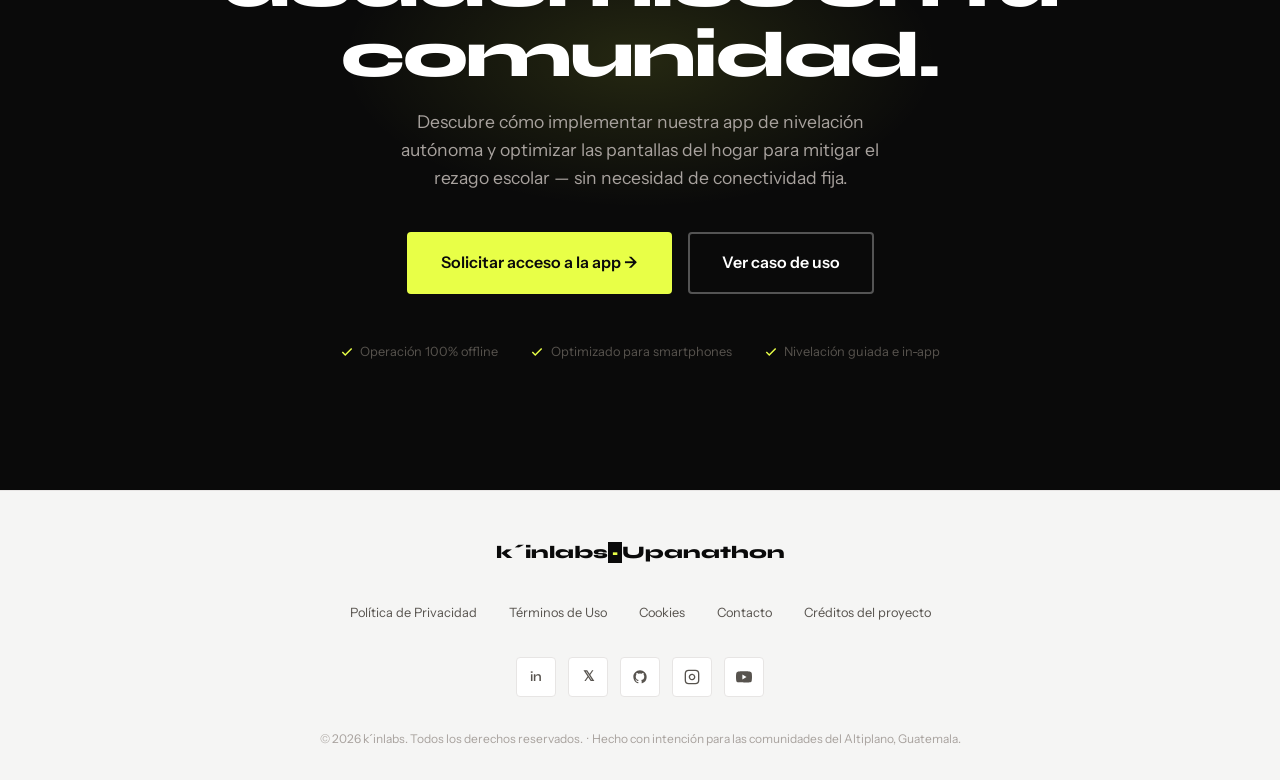
==== commit bd6cea69: "rellenado" ====
--- a/Kinlab/index.html
+++ b/Kinlab/index.html
@@ -1,174 +1,189 @@
 <!DOCTYPE html>
 <html lang="es">
 <head>
-    <meta charset="UTF-8">
-    <meta name="viewport" content="width=device-width, initial-scale=1.0">
-    <title>SaaS Landing Page</title>
-    <link rel="preconnect" href="https://fonts.googleapis.com">
-    <link href="https://fonts.googleapis.com/css2?family=Syne:wght@400;600;700;800&family=Instrument+Sans:wght@400;500;600&display=swap" rel="stylesheet">
-    <link rel="stylesheet" href="css/root.css">
-    <link rel="stylesheet" href="css/index.css">
+  <meta charset="UTF-8">
+  <meta name="viewport" content="width=device-width, initial-scale=1.0">
+  <title>K´INLABS - LANDIG PAGE</title>
+  <link rel="preconnect" href="https://fonts.googleapis.com">
+  <link href="https://fonts.googleapis.com/css2?family=Syne:wght@400;600;700;800&family=Instrument+Sans:wght@400;500;600&display=swap" rel="stylesheet">
+  <link rel="stylesheet" href="css/root.css">
+  <link rel="stylesheet" href="css/nav.css">
+  <link rel="stylesheet" href="css/hero.css">
+  <link rel="stylesheet" href="css/sections.css">
+  <link rel="stylesheet" href="css/cta-footer.css">
+  <link rel="stylesheet" href="css/animations.css">
 </head>
 <body>
 
-<!-- ─── NAV ─── -->
 <nav>
     <div class="container nav-inner">
-        <a href="#" class="nav-logo">SaaS<span>·</span>Name</a>
+        <a class="nav-logo">
+            <img src="img/logo.png" alt="Logo" class="logo-img">
+        </a>
         <ul class="nav-links">
             <li><a href="#problema">Problema</a></li>
+            <li><a href="#impacto">Impacto</a></li>
             <li><a href="#ecosistema">Producto</a></li>
-            <li><a href="#cta">Demo</a></li>
+            <li><a href="pages/contact.html">Contacto</a></li>
         </ul>
-        <a href="#cta" class="btn btn-primary" style="padding:0.6rem 1.25rem; font-size:0.8rem;">Agendar demo</a>
+
+        <div class="nav-actions">
+            <a href="pages/contact.html" class="btn btn-primary" style="padding:0.6rem 1.25rem;font-size:0.8rem;">Agendar demo</a>
+            <button class="nav-hamburger" aria-label="Menu">
+                <span></span><span></span><span></span>
+            </button>
+        </div>
     </div>
 </nav>
 
 
-<!-- ─── 1. HERO ─── -->
+<!-- 1. HERO -->
 <section id="hero">
-    <div class="hero-grid"></div>
-    <div class="container hero-content">
-        <p class="hero-eyebrow fade-up">Propuesta de valor</p>
-        <h1 class="hero-title fade-up delay-1">
-            El software que<br><em>conecta</em> lo que<br>el mundo olvidó.
-        </h1>
-        <p class="hero-subtitle fade-up delay-2">
-            [Subtitular de impacto: describe en una línea qué hace el SaaS, a quién va dirigido y el resultado principal que obtiene el usuario.]
-        </p>
-        <div class="hero-cta fade-up delay-3">
-            <a href="#cta" class="btn btn-secondary">Comenzar ahora &rarr;</a>
-            <a href="#ecosistema" class="btn btn-outline">Ver cómo funciona</a>
-        </div>
-    </div>
-    <div class="hero-scroll">
-        <div class="scroll-line"></div>
-        <span>Scroll</span>
-    </div>
-</section>
-
-
-<!-- ─── 2. PROBLEMA ─── -->
+  <div class="hero-grid"></div>
+  <div class="container hero-content">
+    <div class="hero-badge fade-up">
+      <svg width="12" height="12" viewBox="0 0 12 12" fill="currentColor"><circle cx="6" cy="6" r="6"/></svg>
+      grupo 62 - kinal
+    </div>
+    <h1 class="hero-title fade-up delay-1">
+      Aprende <br>FUERTE,<br> Aprende <em>OFF-LINE</em><br>
+    </h1>
+    <p class="hero-subtitle fade-up delay-2">
+        buscamos resolver vulnerable adaptabilidad tecnologica en Guatemala ayudando asi a las comunidades educativas
+    </p>
+    <div class="hero-cta fade-up delay-3">
+      <a href="pages/contact.html" class="btn btn-secondary">Comenzar ahora &rarr;</a>
+      <a href="#ecosistema" class="btn btn-outline">Ver cómo funciona</a>
+    </div>
+  </div>
+  <div class="hero-scroll">
+    <div class="scroll-line"></div>
+    <span>Scroll</span>
+  </div>
+</section>
+
+
+<!-- 2. PROBLEMA -->
 <section id="problema">
     <div class="container">
         <div class="problema-layout">
             <div>
-                <span class="section-tag">El Problema</span>
-                <h2 class="section-title">
-                    [EXPLICAR EL PROBLEMA]
+                <span class="section-tag">Brecha Digital Y Pobreza Del Aprendizaje</span>
+                <h2 class="section-title reveal">
+                    El 70% de los niños guatemaltecos no logran comprender lo que leen
                 </h2>
                 <div class="divider"></div>
                 <p class="section-body">
-                    Aquí se describe la realidad de la brecha digital, la desconexión y la escasez de infraestructura sin adornos. Se exponen los puntos de dolor del usuario final y del cliente de forma directa y honesta.
+                    La realidad educativa en el altiplano de Guatemala expone una profunda crisis de infraestructura y conectividad. Mientras las escuelas rurales carecen de internet fijo y energía eléctrica estable, el destino del país se ve comprometido por una desconexión estructural que perpetúa la pobreza de aprendizaje, limitando las habilidades matemáticas fundamentales y la comprensión lectora básica.
                 </p>
                 <div class="pain-points">
-                    <div class="pain-item">
-                        <div class="pain-icon">📡</div>
+                    <div class="pain-item reveal">
                         <div class="pain-text">
-                            <h4>Punto de dolor 1</h4>
-                            <p>Descripción breve del problema que enfrenta el usuario o la institución en este punto.</p>
+                            <h4>Exclusión de la Red de Banda Ancha</h4>
+                            <p>Existe una brecha digital del 72% a nivel nacional, lo que significa que 7 de cada 10 guatemaltecos viven marginados del acceso a internet debido a la falta de inversión en telecomunicaciones en zonas rurales.</p>
                         </div>
                     </div>
-                    <div class="pain-item">
-                        <div class="pain-icon">🔌</div>
+                    <div class="pain-item reveal">
                         <div class="pain-text">
-                            <h4>Punto de dolor 2</h4>
-                            <p>Descripción breve del segundo problema clave que justifica la existencia de esta solución.</p>
+                            <h4>El "Efecto Celular" sin optimización educativa</h4>
+                            <p>El 52% de los hogares no tiene una computadora, pero el 94% cuenta con acceso a un celular. El problema crítico es la escasez de plataformas educativas adaptadas para pantallas pequeñas que funcionen de manera offline.</p>
                         </div>
                     </div>
-                    <div class="pain-item">
-                        <div class="pain-icon">📉</div>
+                    <div class="pain-item reveal">
                         <div class="pain-text">
-                            <h4>Punto de dolor 3</h4>
-                            <p>Consecuencia directa y cuantificable del problema sin resolver para el cliente o institución.</p>
+                            <h4>Pérdida del futuro económico e institucional</h4>
+                            <p>Guatemala presenta una tasa de abandono escolar temprano del 51% entre jóvenes de 18 a 24 años, la más alta de América Latina. Cada año de escolaridad perdido reduce directamente los ingresos futuros y perpetúa el ciclo de vulnerabilidad.</p>
                         </div>
                     </div>
                 </div>
             </div>
-            <div class="placeholder-visual">
-                <svg width="48" height="48" viewBox="0 0 24 24" fill="none" stroke="currentColor" stroke-width="1.5">
-                    <rect x="3" y="3" width="18" height="18" rx="2"/><path d="M3 9h18M9 21V9"/>
+
+            <div class="placeholder-visual" style="border: 1px solid #ccc; padding: 20px; border-radius: 8px; margin: 20px 0; background-color: #f9f9f9;">
+                <svg width="48" height="48" viewBox="0 0 24 24" fill="none" stroke="currentColor" stroke-width="1.5" style="display: block; margin-bottom: 10px; color: #003366;">
+                    <rect x="3" y="3" width="18" height="18" rx="2"/>
+                    <path d="M3 9h18M9 21V9"/>
                 </svg>
-                <span class="placeholder-label">Imagen / Ilustración del problema</span>
-                <p>[Gráfico, mapa o visualización que ilustre la magnitud del problema]</p>
-            </div>
-        </div>
-    </div>
-</section>
-
-
-<!-- ─── 3. IMPACTO ─── -->
+                <span class="placeholder-label" style="display: block; margin-bottom: 10px;">
+        <img class="grafica" src="img/grafica-1.png" alt="Gráfica de Brecha Digital vs Disponibilidad Móvil" style="max-width: 100%; height: auto;">
+    </span>
+                <p style="font-family: Arial, sans-serif; font-size: 14px; line-height: 1.6; color: #333; margin: 0;">
+                    <strong>Infografía estadística:</strong> Existe un <strong>72% de brecha digital</strong> a nivel nacional frente al <strong>94% de disponibilidad de teléfonos móviles</strong> en los hogares. Esto evidencia la oportunidad crítica para la sincronización oportunista y el desarrollo de la educación offline, transformando el dispositivo familiar en un motor de aprendizaje en el altiplano.
+                </p>
+            </div>
+        </div>
+    </div>
+</section>
+
+
+<!-- 3. IMPACTO -->
 <section id="impacto">
     <div class="container">
-        <div class="impact-text">
-            <span class="section-tag" style="color:var(--gray-400); border-color:rgba(255,255,255,0.12);">¿Por qué importa?</span>
+        <div class="impact-text reveal">
+            <span class="section-tag" style="color:var(--gray-400);border-color:rgba(255,255,255,0.12);">¿Por qué importa?</span>
             <h2 class="section-title" style="color:var(--white);">
-                [EXPLICAR POR QUÉ ES IMPORTANTE]
+                Ignorar la desconexión condena el futuro del país
             </h2>
             <div class="divider"></div>
             <p class="impact-body">
-                Datos crudos y urgencia: pérdida de años de escolaridad, impacto económico, consecuencias sistémicas. Justifica por qué ignorar este problema es un riesgo crítico para el cliente o institución.
+                El internet comercial dejó fuera a las comunidades rurales, provocando una crisis sistémica: niños que avanzan sin comprender lo que leen y jóvenes que abandonan las aulas. Mientras el sistema educativo espera una infraestructura de red que tardará décadas en llegar, perder un solo año de escolaridad reduce drásticamente los ingresos futuros de toda una generación y perpetúa la pobreza. La desconexión no es un problema tecnológico; es un riesgo crítico de exclusión social y económica.
             </p>
         </div>
-
         <div class="stats-grid">
-            <div class="stat-block">
-                <div class="stat-number">XX%</div>
-                <div class="stat-label">[Dato de impacto 1]<br>Descripción corta de la métrica.</div>
-            </div>
-            <div class="stat-block">
-                <div class="stat-number">XXM</div>
-                <div class="stat-label">[Dato de impacto 2]<br>Descripción corta de la métrica.</div>
-            </div>
-            <div class="stat-block">
-                <div class="stat-number">$XXB</div>
-                <div class="stat-label">[Dato de impacto 3]<br>Descripción corta de la métrica.</div>
-            </div>
-        </div>
-
+            <div class="stat-block reveal">
+                <div class="stat-number">70%</div>
+                <div class="stat-label">Pobreza de aprendizaje<br>7 de cada 10 niños llegan a 6to grado sin comprender un texto simple.</div>
+            </div>
+            <div class="stat-block reveal">
+                <div class="stat-number">72%</div>
+                <div class="stat-label">Brecha digital activa<br>7 de cada 10 guatemaltecos viven marginados del acceso a internet.</div>
+            </div>
+            <div class="stat-block reveal">
+                <div class="stat-number">94%</div>
+                <div class="stat-label">El Efecto Celular<br>Hogares sin PC pero con almenos un dispositivo móvil</div>
+            </div>
+        </div>
         <div class="placeholder-visual-dark">
-            [Gráfico de urgencia, timeline o visualización de datos crudos]
-        </div>
-    </div>
-</section>
-
-
-<!-- ─── 4. TRANSICIÓN ─── -->
+            <img src="img/grafica-2.png" alt="grafica 2">
+        </div>
+    </div>
+</section>
+
+
+<!-- 4. TRANSICION -->
 <section id="transicion">
     <div class="container">
         <div class="transicion-layout">
             <div>
                 <span class="section-tag">La Transición</span>
-                <h2 class="section-title">
-                    [CÓMO LO SOLUCIONAMOS]
+                <h2 class="section-title reveal">
+                    Sincronización inteligente para transformar pantallas ociosas en aulas
                 </h2>
                 <div class="divider"></div>
                 <p class="section-body">
-                    La introducción de nuestra tecnología: cómo pasamos de la precariedad a la autonomía digital mediante el software. Se explica el mecanismo de cambio de forma clara y persuasiva.
+                    Operamos mediante un ecosistema de software diseñado para operar bajo sincronización bimestra. la plataforma aprovecha el hardware móvil existente en los hogares. habilitamos una transición directa hacia la autonomía pedagógica, garantizando un aprendizaje continuo y el reforzamiento cognitivo sin el uso de datos.
                 </p>
                 <a href="#ecosistema" class="btn btn-primary" style="margin-top:1rem;">
                     Ver el producto &rarr;
                 </a>
             </div>
-
             <div class="before-after">
                 <div class="state-card before">
                     <p class="state-label">Antes</p>
                     <ul class="state-items">
-                        <li>Sin conectividad</li>
-                        <li>Datos perdidos</li>
-                        <li>Operación manual</li>
-                        <li>Sin visibilidad</li>
+                        <li>Exclusión digital absoluta</li>
+                        <li>Abandono escolar temprano</li>
+                        <li>Pobreza de aprendizaje</li>
+                        <li>Escazes de conocimiento</li>
                     </ul>
                 </div>
                 <div class="arrow-center">→</div>
                 <div class="state-card after">
-                    <p class="state-label">Con [SaaS]</p>
+                    <p class="state-label">Con k´inlabs</p>
                     <ul class="state-items">
-                        <li>Acceso offline</li>
-                        <li>Sincronización automática</li>
-                        <li>Panel centralizado</li>
-                        <li>Datos en tiempo real</li>
+                        <li>Acceso 100% offline</li>
+                        <li>Sincronización oportunista</li>
+                        <li>Comprensión lectora activa</li>
+                        <li>Potenciamiento academico</li>
                     </ul>
                 </div>
             </div>
@@ -177,117 +192,115 @@
 </section>
 
 
-<!-- ─── 5. ECOSISTEMA ─── -->
+<!-- 5. ECOSISTEMA -->
 <section id="ecosistema">
     <div class="container">
         <div class="eco-header">
             <span class="section-tag">El Ecosistema</span>
-            <h2 class="section-title">
-                [EXPLICACIÓN DEL PRODUCTO]
+            <h2 class="section-title reveal">
+                Plataforma móvil de reforzamiento guiado y nivelación de competencias
             </h2>
-            <p style="color:var(--gray-600); font-size:1rem; line-height:1.7; margin-top:0.75rem;">
-                Desglose del SaaS: la app offline, el panel de administración y el sistema de sincronización de datos. Características técnicas explicadas de forma sencilla.
+            <p style="color:var(--gray-600);font-size:1rem;line-height:1.7;margin-top:0.75rem;">
+                Desglose de la solución: módulos complementarios de nivelación, monitoreo autónomo in-app y transferencia offline de lecciones.
             </p>
         </div>
-
         <div class="features-grid">
-            <div class="feature-card">
+            <div class="feature-card reveal">
                 <div class="feature-num">01</div>
                 <div class="feature-icon">
-                    <svg width="20" height="20" viewBox="0 0 24 24" fill="none" stroke="currentColor" stroke-width="2" color="#E8FF47">
+                    <svg width="20" height="20" viewBox="0 0 24 24" fill="none" stroke="#E8FF47" stroke-width="2">
                         <rect x="5" y="2" width="14" height="20" rx="2"/><path d="M12 18h.01"/>
                     </svg>
                 </div>
-                <h3>App Offline</h3>
-                <p>Funcionalidad completa sin necesidad de conexión a internet. Los datos se almacenan localmente y se sincronizan cuando hay señal disponible.</p>
+                <h3>App de Reforzamiento</h3>
+                <p>Módulos interactivos enfocados estrictamente en el desarrollo de la comprensión lectora y habilidades matemáticas. Funciona 100% offline para complementar las deficiencias del aula sin sustituir la escuela.</p>
                 <span class="feature-badge">Funciona sin internet</span>
             </div>
-
-            <div class="feature-card">
+            <div class="feature-card reveal">
                 <div class="feature-num">02</div>
                 <div class="feature-icon">
-                    <svg width="20" height="20" viewBox="0 0 24 24" fill="none" stroke="currentColor" stroke-width="2" color="#E8FF47">
+                    <svg width="20" height="20" viewBox="0 0 24 24" fill="none" stroke="#E8FF47" stroke-width="2">
                         <rect x="3" y="3" width="18" height="18" rx="2"/><path d="M3 9h18M9 21V9"/>
                     </svg>
                 </div>
-                <h3>Panel de Administración</h3>
-                <p>Dashboard centralizado para gestionar usuarios, monitorear actividad y obtener reportes en tiempo real desde cualquier navegador.</p>
-                <span class="feature-badge">Tiempo real</span>
-            </div>
-
-            <div class="feature-card">
+                <h3>Monitoreo Autónomo In-App</h3>
+                <p>El estudiante visualiza y controla su propio progreso cognitivo directamente dentro de la interfaz. La aplicación evalúa las respuestas en tiempo real de forma interna para fomentar el autoaprendizaje y la autoevaluación.</p>
+                <span class="feature-badge">Progreso del alumno</span>
+            </div>
+            <div class="feature-card reveal">
                 <div class="feature-num">03</div>
                 <div class="feature-icon">
-                    <svg width="20" height="20" viewBox="0 0 24 24" fill="none" stroke="currentColor" stroke-width="2" color="#E8FF47">
+                    <svg width="20" height="20" viewBox="0 0 24 24" fill="none" stroke="#E8FF47" stroke-width="2">
                         <path d="M4 12v8a2 2 0 0 0 2 2h12a2 2 0 0 0 2-2v-8"/><polyline points="16 6 12 2 8 6"/><line x1="12" y1="2" x2="12" y2="15"/>
                     </svg>
                 </div>
-                <h3>Sincronización de Datos</h3>
-                <p>Sistema inteligente que detecta conectividad y sincroniza datos automáticamente, garantizando integridad y cero pérdida de información.</p>
-                <span class="feature-badge">Auto-sync</span>
-            </div>
-        </div>
-
-        <div class="eco-placeholder">
-            <p style="font-size:0.75rem; letter-spacing:0.1em; text-transform:uppercase; font-weight:600; margin-bottom:0.5rem;">[EXPLICACIÓN DEL PRODUCTO]</p>
-            <p style="font-size:0.875rem;">Screenshot del producto, demo interactiva o video walkthrough del ecosistema</p>
-        </div>
-    </div>
-</section>
-
-
-<!-- ─── 6. CTA & CIERRE ─── -->
+                <h3>Sincronización Oportunista</h3>
+                <p>Sistema inteligente que permite al profesor actuar como proveedor y puente del contenido. Las lecciones se descargan de forma local en el dispositivo del alumno al detectar conectividad intermitente, quedando listas para el estudio.</p>
+                <span class="feature-badge">Sincro-móvil</span>
+            </div>
+        </div>
+        <div class="eco-placeholder" style="display: flex; flex-wrap: wrap; gap: 1rem; align-items: flex-start;">
+            <img src="img/demo-1.jpeg" alt="demo-1" style="width: 200px; height: auto; display: block;">
+            <img src="img/demo-2.jpeg" alt="demo-2" style="width: 200px; height: auto; display: block;">
+            <img src="img/demo-3.jpeg" alt="demo-3" style="width: 200px; height: auto; display: block;">
+            <img src="img/demo-4.jpeg" alt="demo-4" style="width: 200px; height: auto; display: block;">
+            <div style="width: 100%; margin-top: 0.5rem;">
+                <p style="font-size:0.875rem;">Interfaz del software mostrando los ejercicios de lectura comprensiva con el panel de progreso exclusivo para el alumno y la pantalla de carga de lecciones proveídas por el docente</p>
+            </div>
+        </div>
+    </div>
+</section>
+
+
+<!-- 6. CTA -->
 <section id="cta">
     <div class="cta-glow"></div>
     <div class="container cta-content">
-        <span class="section-tag" style="color:var(--gray-400); border-color:rgba(255,255,255,0.12);">Empieza hoy</span>
+        <span class="section-tag" style="color:var(--gray-400);border-color:rgba(255,255,255,0.12);">Empieza hoy</span>
         <h2 class="cta-title">
-            Transforma tu operación desde el primer día.
+            Impulsa el reforzamiento académico en tu comunidad.
         </h2>
         <p class="cta-sub">
-            Agenda una demo personalizada y descubre cómo [SaaS] puede funcionar en tu contexto específico — sin compromisos.
+            Descubre cómo implementar nuestra app de nivelación autónoma y optimizar las pantallas del hogar para mitigar el rezago escolar — sin necesidad de conectividad fija.
         </p>
         <div class="cta-buttons">
-            <a href="#" class="btn btn-secondary" style="font-size:1rem; padding:1rem 2rem;">
-                Agendar demo gratuita &rarr;
-            </a>
-            <a href="#" class="btn btn-outline" style="font-size:1rem; padding:1rem 2rem;">
+            <a href="pages/contact.html" class="btn btn-secondary" style="font-size:1rem;padding:1rem 2rem;">
+                Solicitar acceso a la app &rarr;
+            </a>
+            <a href="#ecosistema" class="btn btn-outline" style="font-size:1rem;padding:1rem 2rem;">
                 Ver caso de uso
             </a>
         </div>
         <div class="trust-row">
             <div class="trust-item">
                 <svg width="14" height="14" viewBox="0 0 24 24" fill="none" stroke="currentColor" stroke-width="2.5"><polyline points="20 6 9 17 4 12"/></svg>
-                Sin tarjeta de crédito
+                Operación 100% offline
             </div>
             <div class="trust-item">
                 <svg width="14" height="14" viewBox="0 0 24 24" fill="none" stroke="currentColor" stroke-width="2.5"><polyline points="20 6 9 17 4 12"/></svg>
-                Setup en menos de 24h
+                Optimizado para smartphones
             </div>
             <div class="trust-item">
                 <svg width="14" height="14" viewBox="0 0 24 24" fill="none" stroke="currentColor" stroke-width="2.5"><polyline points="20 6 9 17 4 12"/></svg>
-                Soporte incluido
-            </div>
-        </div>
-    </div>
-</section>
-
-
-<!-- ─── 7. FOOTER ─── -->
+                Nivelación guiada e in-app
+            </div>
+        </div>
+    </div>
+</section>
+
+
+<!-- 7. FOOTER -->
 <footer>
     <div class="container footer-inner">
-
-        <div class="footer-logo">SaaS<span>·</span>Name</div>
-
+        <a href="index.html" class="footer-logo">k´inlabs<span>·</span>Upanathon</a>
         <ul class="footer-links">
-            <li><a href="#">Política de Privacidad</a></li>
-            <li><a href="#">Términos de Uso</a></li>
+            <li><a href="pages/privacy.html">Política de Privacidad</a></li>
+            <li><a href="pages/terms.html">Términos de Uso</a></li>
             <li><a href="#">Cookies</a></li>
-            <li><a href="#">Contacto</a></li>
+            <li><a href="pages/contact.html">Contacto</a></li>
             <li><a href="#">Créditos del proyecto</a></li>
         </ul>
 
-        <!-- [FOOTER CON NUESTRAS REDES (EL DE LOS ICONOS)] -->
         <div class="social-row">
             <a href="#" class="social-icon" title="LinkedIn">in</a>
             <a href="#" class="social-icon" title="X / Twitter">𝕏</a>
@@ -307,13 +320,13 @@
                 </svg>
             </a>
         </div>
-
         <p class="footer-legal">
-            &copy; 2025 SaaS·Name. Todos los derechos reservados. &nbsp;·&nbsp; Hecho con intención en [Ciudad, País].
+            &copy; 2026 k´inlabs. Todos los derechos reservados. &nbsp;·&nbsp; Hecho con intención para las comunidades del Altiplano, Guatemala.
         </p>
-
     </div>
 </footer>
 
+<script src="js/nav.js"></script>
+<script src="js/animations.js"></script>
 </body>
-</html>+</html>
--- a/Kinlab/css/root.css
+++ b/Kinlab/css/root.css
@@ -1,30 +1,226 @@
+@import url('https://fonts.googleapis.com/css2?family=Syne:wght@400;600;700;800&family=Instrument+Sans:wght@400;500;600&display=swap');
 
 :root {
-    /* ─── Brand Colors ─── */
-    --primary:        #0A0A0A;
-    --primary-hover:  #1F1F1F;
-
-    --secondary:      #E8FF47;
-    --secondary-hover:#D4EB2A;
-
-    /* ─── Neutrals ─── */
-    --white:          #FFFFFF;
-    --black:          #0A0A0A;
-    --gray-100:       #F5F5F4;
-    --gray-200:       #E7E5E4;
-    --gray-400:       #A8A29E;
-    --gray-600:       #57534E;
-    --gray-800:       #292524;
-
-    /* ─── Typography ─── */
+    --primary: #0A0A0A;
+    --primary-hover: #2A2A2A;
+    --secondary: #E8FF47;
+    --secondary-hover: #D4EB2A;
+    --white: #FFFFFF;
+    --black: #0A0A0A;
+    --gray-100: #F5F5F4;
+    --gray-200: #E7E5E4;
+    --gray-400: #A8A29E;
+    --gray-600: #57534E;
+    --gray-800: #292524;
     --font-display: 'Syne', sans-serif;
-    --font-body:    'Instrument Sans', sans-serif;
-
-    /* ─── Layout ─── */
-    --max-w:   1160px;
-    --radius:  4px;
+    --font-body: 'Instrument Sans', sans-serif;
+    --max-w: 1160px;
+    --radius: 4px;
     --radius-lg: 12px;
-
-    /* ─── Transitions ─── */
     --ease: cubic-bezier(0.16, 1, 0.3, 1);
 }
+
+*, *::before, *::after {
+    box-sizing: border-box;
+    margin: 0;
+    padding: 0;
+}
+
+html {
+    scroll-behavior: smooth;
+    font-size: 16px;
+}
+
+body {
+    font-family: var(--font-body);
+    background: var(--white);
+    color: var(--black);
+    line-height: 1.6;
+    -webkit-font-smoothing: antialiased;
+}
+
+h1, h2, h3, h4 {
+    font-family: var(--font-display);
+    line-height: 1.1;
+}
+
+.container {
+    max-width: var(--max-w);
+    margin: 0 auto;
+    padding: 0 2rem;
+}
+
+.section-tag {
+    display: inline-block;
+    font-family: var(--font-body);
+    font-size: 0.7rem;
+    font-weight: 600;
+    letter-spacing: 0.15em;
+    text-transform: uppercase;
+    color: var(--gray-600);
+    border: 1px solid var(--gray-200);
+    padding: 0.3rem 0.8rem;
+    border-radius: 999px;
+    margin-bottom: 1.5rem;
+}
+
+.section-title {
+    font-size: clamp(1.8rem, 4vw, 3rem);
+    font-weight: 700;
+    letter-spacing: -0.03em;
+    margin-bottom: 1.25rem;
+    color: var(--black);
+}
+
+.section-body {
+    font-size: 1.05rem;
+    color: var(--gray-600);
+    line-height: 1.8;
+    margin-bottom: 1.5rem;
+}
+
+.divider {
+    width: 48px;
+    height: 2px;
+    background: var(--secondary);
+    margin: 1.25rem 0;
+}
+
+.btn {
+    display: inline-flex;
+    align-items: center;
+    gap: 0.5rem;
+    font-family: var(--font-body);
+    font-size: 0.9rem;
+    font-weight: 600;
+    text-decoration: none;
+    padding: 0.85rem 1.75rem;
+    border-radius: var(--radius);
+    border: 2px solid transparent;
+    cursor: pointer;
+    transition: all 0.2s var(--ease);
+}
+
+.btn-primary {
+    background: var(--primary);
+    color: var(--white);
+    border-color: var(--primary);
+}
+
+.btn-primary:hover {
+    background: var(--primary-hover);
+    border-color: var(--primary-hover);
+    transform: translateY(-1px);
+}
+
+.btn-secondary {
+    background: var(--secondary);
+    color: var(--black);
+    border-color: var(--secondary);
+}
+
+.btn-secondary:hover {
+    background: var(--secondary-hover);
+    border-color: var(--secondary-hover);
+    transform: translateY(-1px);
+}
+
+.btn-outline {
+    background: transparent;
+    color: var(--white);
+    border-color: rgba(255, 255, 255, 0.3);
+}
+
+.btn-outline:hover {
+    border-color: var(--white);
+    background: rgba(255, 255, 255, 0.08);
+}
+
+.btn-outline-dark {
+    background: transparent;
+    color: var(--black);
+    border-color: var(--gray-400);
+}
+
+.btn-outline-dark:hover {
+    border-color: var(--black);
+    background: var(--gray-100);
+}
+
+.placeholder-visual {
+    background: var(--gray-100);
+    border: 1px dashed var(--gray-400);
+    border-radius: var(--radius-lg);
+    min-height: 380px;
+    display: flex;
+    flex-direction: column;
+    align-items: center;
+    justify-content: center;
+    gap: 0.75rem;
+    color: var(--gray-400);
+    font-size: 0.875rem;
+    text-align: center;
+    padding: 2rem;
+}
+
+.placeholder-label {
+    font-size: 0.7rem;
+    letter-spacing: 0.1em;
+    text-transform: uppercase;
+    font-weight: 600;
+    color: var(--gray-400);
+    border: 1px dashed var(--gray-400);
+    padding: 0.25rem 0.6rem;
+    border-radius: 999px;
+}
+
+.placeholder-label img{
+    width: 100%;
+    height: 100%;
+    object-fit: cover;
+}
+
+.grafica {
+    width: 100%;
+    height: 100%;
+    object-fit: cover;
+}
+
+
+@keyframes fadeUp {
+    from {
+        opacity: 0;
+        transform: translateY(24px);
+    }
+    to {
+        opacity: 1;
+        transform: translateY(0);
+    }
+}
+
+.fade-up {
+    animation: fadeUp 0.7s var(--ease) both;
+}
+
+.delay-1 {
+    animation-delay: 0.1s;
+}
+
+.delay-2 {
+    animation-delay: 0.2s;
+}
+
+.delay-3 {
+    animation-delay: 0.3s;
+}
+
+.delay-4 {
+    animation-delay: 0.4s;
+}
+
+
+.logo-img {
+    height: 75px; /* ajusta el tamaño */
+    width: auto;
+    display: block;
+}
--- a/Kinlab/css/nav.css
+++ b/Kinlab/css/nav.css
@@ -0,0 +1,92 @@
+nav {
+  position: fixed;
+  top: 0; left: 0; right: 0;
+  z-index: 100;
+  background: rgba(255,255,255,0.92);
+  backdrop-filter: blur(12px);
+  border-bottom: 1px solid var(--gray-200);
+  transition: box-shadow 0.2s;
+}
+
+nav.scrolled {
+  box-shadow: 0 2px 20px rgba(0,0,0,0.08);
+}
+
+.nav-inner {
+  display: flex;
+  align-items: center;
+  justify-content: space-between;
+  height: 64px;
+}
+
+.nav-logo {
+  font-family: var(--font-display);
+  font-weight: 800;
+  font-size: 1.2rem;
+  color: var(--black);
+  text-decoration: none;
+  letter-spacing: -0.02em;
+}
+
+.nav-logo span {
+  color: var(--secondary);
+  background: var(--black);
+  padding: 0 4px;
+}
+
+.nav-links {
+  display: flex;
+  align-items: center;
+  gap: 2rem;
+  list-style: none;
+}
+
+.nav-links a {
+  font-size: 0.875rem;
+  font-weight: 500;
+  color: var(--gray-600);
+  text-decoration: none;
+  transition: color 0.15s;
+}
+.nav-links a:hover { color: var(--black); }
+
+.nav-actions {
+  display: flex;
+  align-items: center;
+  gap: 0.75rem;
+}
+
+.nav-hamburger {
+  display: none;
+  flex-direction: column;
+  gap: 5px;
+  cursor: pointer;
+  padding: 4px;
+  background: none;
+  border: none;
+}
+
+.nav-hamburger span {
+  display: block;
+  width: 22px;
+  height: 2px;
+  background: var(--black);
+  transition: all 0.2s var(--ease);
+}
+
+@media (max-width: 768px) {
+  .nav-links {
+    display: none;
+    position: absolute;
+    top: 64px;
+    left: 0; right: 0;
+    background: var(--white);
+    border-bottom: 1px solid var(--gray-200);
+    flex-direction: column;
+    padding: 1.5rem 2rem;
+    gap: 1.25rem;
+  }
+  .nav-links.open { display: flex; }
+  .nav-hamburger { display: flex; }
+  .nav-actions .btn { display: none; }
+}
--- a/Kinlab/css/hero.css
+++ b/Kinlab/css/hero.css
@@ -0,0 +1,117 @@
+#hero {
+  min-height: 100vh;
+  background: var(--black);
+  display: flex;
+  flex-direction: column;
+  justify-content: center;
+  padding-top: 64px;
+  position: relative;
+  overflow: hidden;
+}
+
+.hero-grid {
+  position: absolute;
+  inset: 0;
+  background-image:
+    linear-gradient(rgba(232,255,71,0.04) 1px, transparent 1px),
+    linear-gradient(90deg, rgba(232,255,71,0.04) 1px, transparent 1px);
+  background-size: 60px 60px;
+  mask-image: radial-gradient(ellipse at center, black 20%, transparent 80%);
+}
+
+.hero-content {
+  position: relative;
+  z-index: 1;
+  padding: 6rem 0 8rem;
+}
+
+.hero-eyebrow {
+  display: inline-flex;
+  align-items: center;
+  gap: 0.5rem;
+  font-size: 0.75rem;
+  font-weight: 600;
+  letter-spacing: 0.12em;
+  text-transform: uppercase;
+  color: var(--secondary);
+  margin-bottom: 1.5rem;
+}
+
+.hero-eyebrow::before {
+  content: '';
+  display: block;
+  width: 24px;
+  height: 2px;
+  background: var(--secondary);
+}
+
+.hero-title {
+  font-size: clamp(2.8rem, 7vw, 6rem);
+  font-weight: 800;
+  color: var(--white);
+  letter-spacing: -0.03em;
+  line-height: 1.0;
+  margin-bottom: 1.5rem;
+  max-width: 14ch;
+}
+
+.hero-title em {
+  font-style: normal;
+  color: var(--secondary);
+}
+
+.hero-subtitle {
+  font-size: clamp(1rem, 2vw, 1.25rem);
+  color: var(--gray-400);
+  max-width: 48ch;
+  margin-bottom: 2.5rem;
+  line-height: 1.7;
+}
+
+.hero-cta {
+  display: flex;
+  align-items: center;
+  gap: 1rem;
+  flex-wrap: wrap;
+}
+
+.hero-scroll {
+  position: absolute;
+  bottom: 2.5rem;
+  left: 50%;
+  transform: translateX(-50%);
+  display: flex;
+  flex-direction: column;
+  align-items: center;
+  gap: 0.5rem;
+  color: var(--gray-600);
+  font-size: 0.75rem;
+  letter-spacing: 0.1em;
+  text-transform: uppercase;
+}
+
+.scroll-line {
+  width: 1px;
+  height: 48px;
+  background: linear-gradient(to bottom, var(--gray-600), transparent);
+  animation: scrollAnim 2s ease-in-out infinite;
+}
+
+@keyframes scrollAnim {
+  0%, 100% { opacity: 0.3; transform: scaleY(1); }
+  50%       { opacity: 1;   transform: scaleY(1.15); }
+}
+
+.hero-badge {
+  display: inline-flex;
+  align-items: center;
+  gap: 0.5rem;
+  background: rgba(232,255,71,0.08);
+  border: 1px solid rgba(232,255,71,0.2);
+  color: var(--secondary);
+  font-size: 0.75rem;
+  font-weight: 600;
+  padding: 0.4rem 0.9rem;
+  border-radius: 999px;
+  margin-bottom: 2rem;
+}
--- a/Kinlab/css/sections.css
+++ b/Kinlab/css/sections.css
@@ -0,0 +1,312 @@
+#problema {
+  padding: 8rem 0;
+  background: var(--white);
+}
+
+.problema-layout {
+  display: grid;
+  grid-template-columns: 1fr 1fr;
+  gap: 5rem;
+  align-items: center;
+}
+
+.pain-points {
+  display: flex;
+  flex-direction: column;
+  gap: 1rem;
+  margin-top: 2rem;
+}
+
+.pain-item {
+  display: flex;
+  align-items: flex-start;
+  gap: 1rem;
+  padding: 1.25rem;
+  border: 1px solid var(--gray-200);
+  border-radius: var(--radius-lg);
+  transition: border-color 0.2s;
+}
+.pain-item:hover { border-color: var(--gray-400); }
+
+.pain-icon {
+  width: 40px;
+  height: 40px;
+  background: var(--gray-100);
+  border-radius: var(--radius);
+  display: flex;
+  align-items: center;
+  justify-content: center;
+  flex-shrink: 0;
+  font-size: 1.1rem;
+}
+
+.pain-text h4 {
+  font-family: var(--font-display);
+  font-weight: 700;
+  font-size: 0.95rem;
+  margin-bottom: 0.2rem;
+}
+
+.pain-text p {
+  font-size: 0.875rem;
+  color: var(--gray-600);
+}
+
+#impacto {
+  padding: 8rem 0;
+  background: var(--black);
+  color: var(--white);
+}
+
+.impact-text { max-width: 600px; }
+
+.impact-body {
+  font-size: 1.05rem;
+  color: var(--gray-400);
+  line-height: 1.8;
+}
+
+.stats-grid {
+  display: grid;
+  grid-template-columns: repeat(3, 1fr);
+  gap: 2px;
+  margin-top: 4rem;
+  border: 1px solid rgba(255,255,255,0.08);
+  border-radius: var(--radius-lg);
+  overflow: hidden;
+}
+
+.stat-block {
+  padding: 2.5rem;
+  background: rgba(255,255,255,0.03);
+  transition: background 0.2s;
+}
+.stat-block:hover { background: rgba(255,255,255,0.06); }
+
+.stat-block + .stat-block {
+  border-left: 1px solid rgba(255,255,255,0.08);
+}
+
+.stat-number {
+  font-family: var(--font-display);
+  font-size: clamp(2.5rem, 5vw, 4.5rem);
+  font-weight: 800;
+  color: var(--secondary);
+  letter-spacing: -0.04em;
+  line-height: 1;
+  margin-bottom: 0.5rem;
+}
+
+.stat-label {
+  font-size: 0.875rem;
+  color: var(--gray-400);
+  line-height: 1.5;
+}
+
+.placeholder-visual-dark {
+  background: rgba(255,255,255,0.03);
+  border: 1px dashed rgba(255,255,255,0.15);
+  border-radius: var(--radius-lg);
+  min-height: 200px;
+  display: flex;
+  align-items: center;
+  justify-content: center;
+  color: rgba(255,255,255,0.2);
+  font-size: 0.8rem;
+  letter-spacing: 0.08em;
+  text-transform: uppercase;
+  margin-top: 3rem;
+}
+
+#transicion {
+  padding: 8rem 0;
+  background: var(--gray-100);
+}
+
+.transicion-layout {
+  display: grid;
+  grid-template-columns: 1fr 1fr;
+  gap: 5rem;
+  align-items: center;
+}
+
+.before-after {
+  display: grid;
+  grid-template-columns: 1fr auto 1fr;
+  gap: 1rem;
+  align-items: center;
+}
+
+.state-card {
+  padding: 1.5rem;
+  border-radius: var(--radius-lg);
+  border: 1px solid var(--gray-200);
+}
+
+.state-card.before { background: var(--white); }
+
+.state-card.after {
+  background: var(--black);
+  border-color: var(--black);
+  color: var(--white);
+}
+
+.state-label {
+  font-size: 0.65rem;
+  font-weight: 700;
+  letter-spacing: 0.15em;
+  text-transform: uppercase;
+  margin-bottom: 0.75rem;
+  opacity: 0.5;
+}
+
+.state-items {
+  list-style: none;
+  display: flex;
+  flex-direction: column;
+  gap: 0.5rem;
+}
+
+.state-items li {
+  display: flex;
+  align-items: center;
+  gap: 0.5rem;
+  font-size: 0.85rem;
+}
+
+.state-items li::before {
+  content: '';
+  width: 6px;
+  height: 6px;
+  border-radius: 50%;
+  background: var(--gray-400);
+  flex-shrink: 0;
+}
+
+.state-card.after .state-items li::before {
+  background: var(--secondary);
+}
+
+.arrow-center {
+  font-size: 1.5rem;
+  color: var(--gray-400);
+  text-align: center;
+  font-family: var(--font-display);
+}
+
+#ecosistema {
+  padding: 8rem 0;
+  background: var(--white);
+}
+
+.eco-header {
+  text-align: center;
+  max-width: 600px;
+  margin: 0 auto 4rem;
+}
+
+.features-grid {
+  display: grid;
+  grid-template-columns: repeat(3, 1fr);
+  gap: 1.5rem;
+  margin-bottom: 3rem;
+}
+
+.feature-card {
+  padding: 2rem;
+  border: 1px solid var(--gray-200);
+  border-radius: var(--radius-lg);
+  transition: all 0.2s var(--ease);
+  position: relative;
+  overflow: hidden;
+}
+
+.feature-card:hover {
+  border-color: var(--black);
+  transform: translateY(-3px);
+  box-shadow: 0 12px 40px rgba(0,0,0,0.08);
+}
+
+.feature-num {
+  font-family: var(--font-display);
+  font-size: 3rem;
+  font-weight: 800;
+  color: var(--gray-200);
+  line-height: 1;
+  margin-bottom: 1rem;
+}
+
+.feature-icon {
+  width: 44px;
+  height: 44px;
+  background: var(--black);
+  border-radius: var(--radius);
+  display: flex;
+  align-items: center;
+  justify-content: center;
+  margin-bottom: 1rem;
+}
+
+.feature-card h3 {
+  font-size: 1.1rem;
+  font-weight: 700;
+  margin-bottom: 0.5rem;
+  letter-spacing: -0.02em;
+}
+
+.feature-card p {
+  font-size: 0.875rem;
+  color: var(--gray-600);
+  line-height: 1.7;
+}
+
+.feature-badge {
+  display: inline-block;
+  font-size: 0.65rem;
+  font-weight: 700;
+  letter-spacing: 0.1em;
+  text-transform: uppercase;
+  background: var(--secondary);
+  color: var(--black);
+  padding: 0.2rem 0.5rem;
+  border-radius: 3px;
+  margin-top: 1rem;
+}
+
+.eco-placeholder {
+  background: var(--gray-100);
+  border: 1px dashed var(--gray-400);
+  border-radius: var(--radius-lg);
+  padding: 3rem;
+  text-align: center;
+  color: var(--gray-400);
+  font-size: 0.875rem;
+}
+
+@media (max-width: 768px) {
+  .problema-layout,
+  .transicion-layout {
+    grid-template-columns: 1fr;
+    gap: 3rem;
+  }
+
+  .stats-grid {
+    grid-template-columns: 1fr;
+  }
+
+  .stat-block + .stat-block {
+    border-left: none;
+    border-top: 1px solid rgba(255,255,255,0.08);
+  }
+
+  .features-grid {
+    grid-template-columns: 1fr;
+  }
+
+  .before-after {
+    grid-template-columns: 1fr;
+    grid-template-rows: auto auto auto;
+  }
+
+  .arrow-center { transform: rotate(90deg); }
+}
--- a/Kinlab/css/cta-footer.css
+++ b/Kinlab/css/cta-footer.css
@@ -0,0 +1,143 @@
+#cta {
+  padding: 8rem 0;
+  background: var(--black);
+  text-align: center;
+  position: relative;
+  overflow: hidden;
+}
+
+.cta-glow {
+  position: absolute;
+  top: 50%; left: 50%;
+  transform: translate(-50%, -50%);
+  width: 600px;
+  height: 300px;
+  background: radial-gradient(ellipse, rgba(232,255,71,0.12) 0%, transparent 70%);
+  pointer-events: none;
+}
+
+.cta-content { position: relative; z-index: 1; }
+
+.cta-title {
+  font-family: var(--font-display);
+  font-size: clamp(2rem, 5vw, 4rem);
+  font-weight: 800;
+  color: var(--white);
+  letter-spacing: -0.03em;
+  margin-bottom: 1rem;
+  max-width: 16ch;
+  margin-left: auto;
+  margin-right: auto;
+}
+
+.cta-sub {
+  font-size: 1.1rem;
+  color: var(--gray-400);
+  margin-bottom: 2.5rem;
+  max-width: 44ch;
+  margin-left: auto;
+  margin-right: auto;
+}
+
+.cta-buttons {
+  display: flex;
+  gap: 1rem;
+  justify-content: center;
+  flex-wrap: wrap;
+}
+
+.trust-row {
+  margin-top: 3rem;
+  display: flex;
+  align-items: center;
+  justify-content: center;
+  gap: 2rem;
+  flex-wrap: wrap;
+}
+
+.trust-item {
+  display: flex;
+  align-items: center;
+  gap: 0.4rem;
+  font-size: 0.8rem;
+  color: var(--gray-600);
+}
+
+.trust-item svg { color: var(--secondary); }
+
+footer {
+  background: var(--gray-100);
+  border-top: 1px solid var(--gray-200);
+  padding: 3rem 0 2rem;
+}
+
+.footer-inner {
+  display: flex;
+  flex-direction: column;
+  align-items: center;
+  gap: 2rem;
+}
+
+.footer-logo {
+  font-family: var(--font-display);
+  font-weight: 800;
+  font-size: 1.1rem;
+  color: var(--black);
+  text-decoration: none;
+}
+
+.footer-logo span {
+  background: var(--black);
+  color: var(--secondary);
+  padding: 0 4px;
+}
+
+.footer-links {
+  display: flex;
+  gap: 2rem;
+  list-style: none;
+  flex-wrap: wrap;
+  justify-content: center;
+}
+
+.footer-links a {
+  font-size: 0.8rem;
+  color: var(--gray-600);
+  text-decoration: none;
+  transition: color 0.15s;
+}
+.footer-links a:hover { color: var(--black); }
+
+.social-row {
+  display: flex;
+  align-items: center;
+  gap: 0.75rem;
+}
+
+.social-icon {
+  width: 40px;
+  height: 40px;
+  border: 1px solid var(--gray-200);
+  border-radius: var(--radius);
+  background: var(--white);
+  display: flex;
+  align-items: center;
+  justify-content: center;
+  color: var(--gray-600);
+  text-decoration: none;
+  transition: all 0.2s;
+  font-size: 0.85rem;
+  font-weight: 600;
+  font-family: var(--font-display);
+}
+.social-icon:hover {
+  background: var(--black);
+  color: var(--white);
+  border-color: var(--black);
+}
+
+.footer-legal {
+  font-size: 0.75rem;
+  color: var(--gray-400);
+  text-align: center;
+}
--- a/Kinlab/css/animations.css
+++ b/Kinlab/css/animations.css
@@ -0,0 +1,10 @@
+.reveal {
+  opacity: 0;
+  transform: translateY(20px);
+  transition: opacity 0.6s var(--ease), transform 0.6s var(--ease);
+}
+
+.reveal.revealed {
+  opacity: 1;
+  transform: translateY(0);
+}
